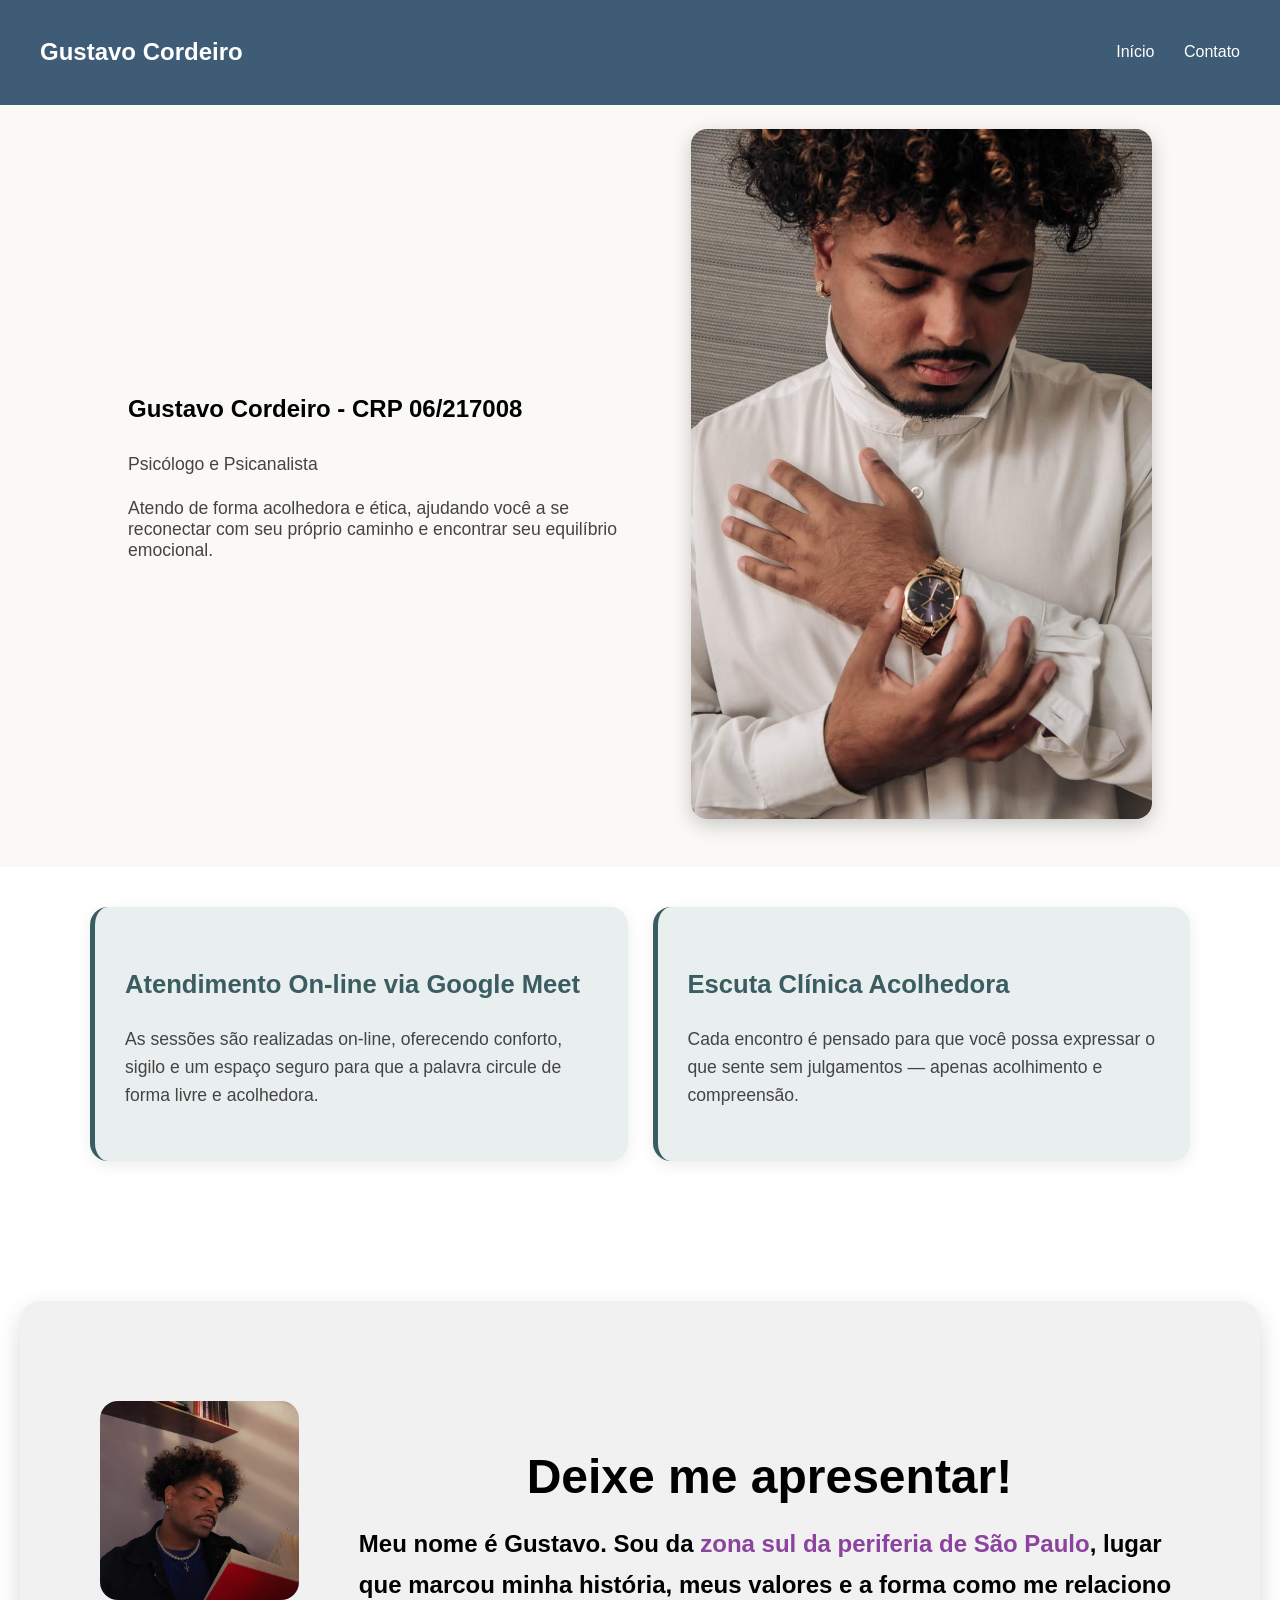
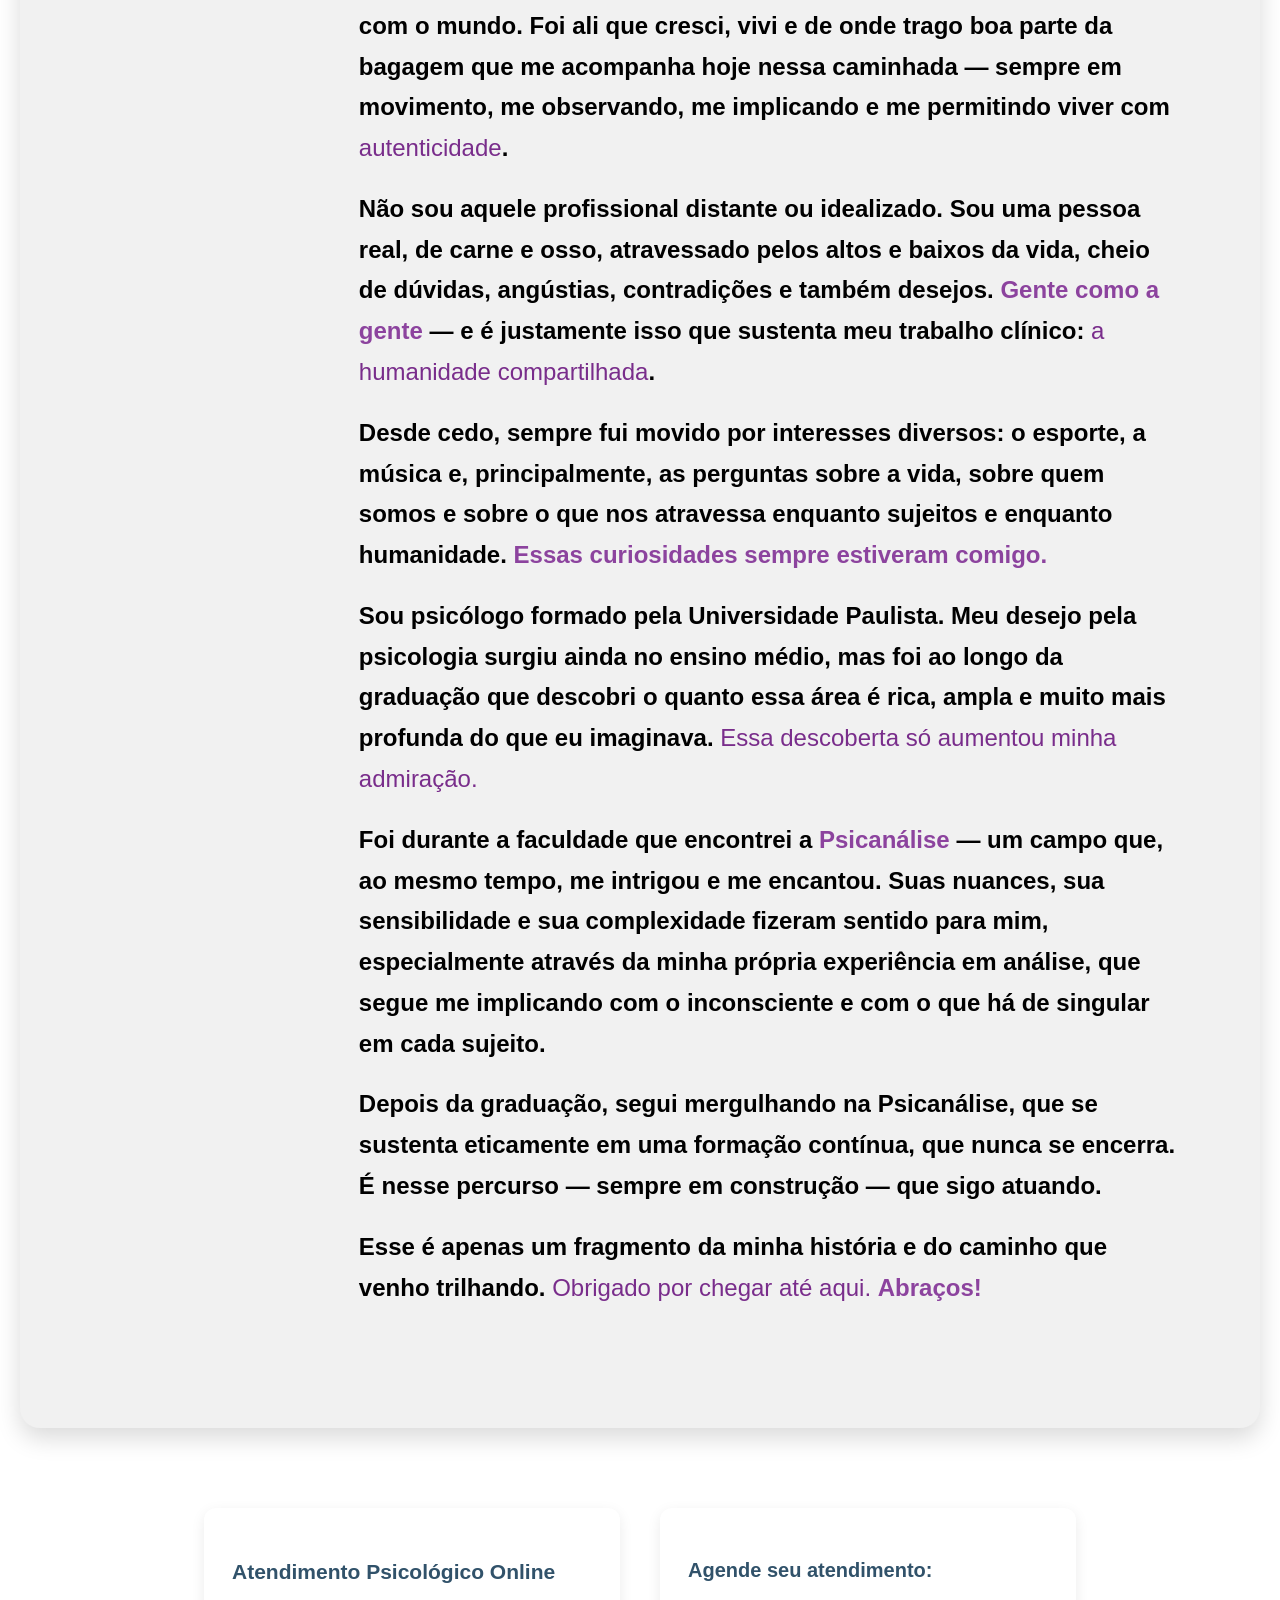
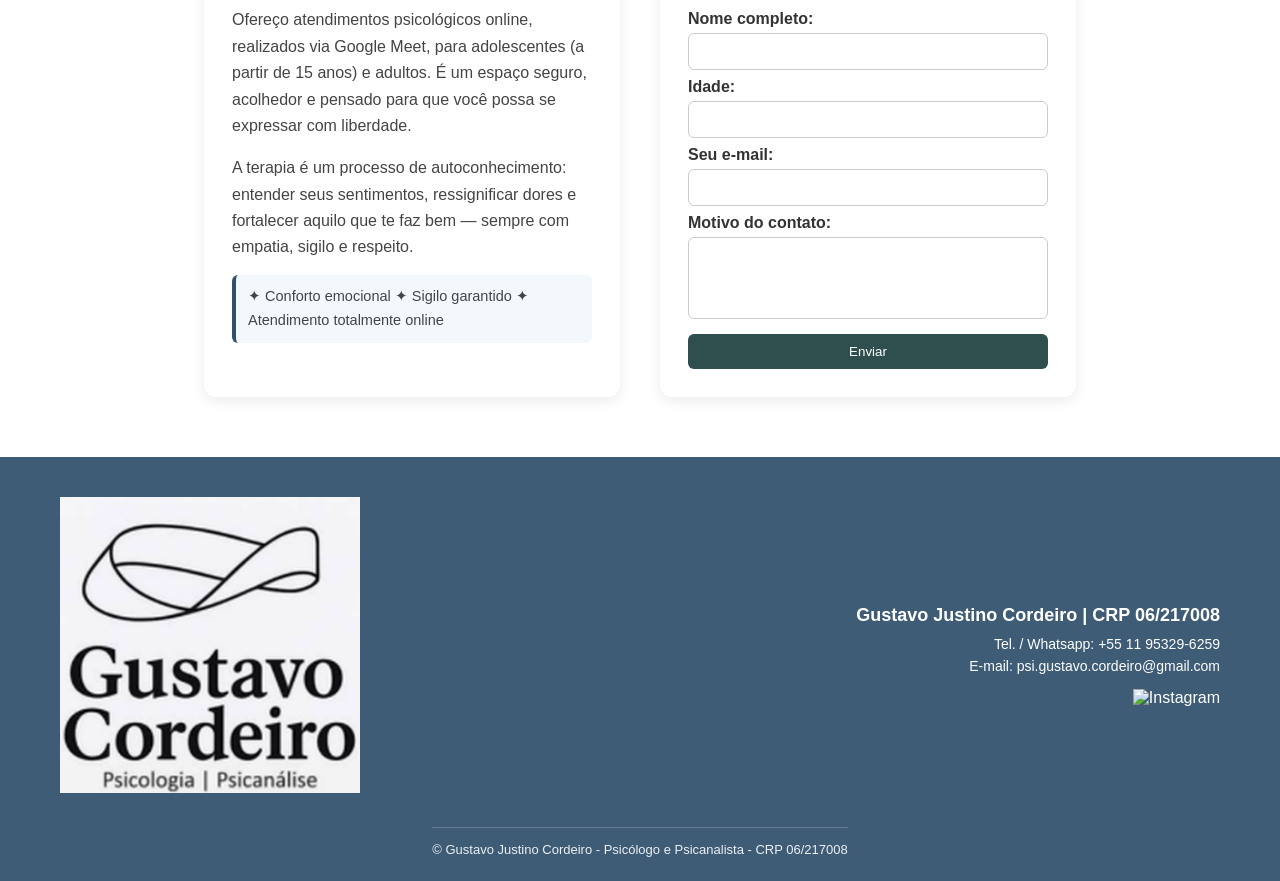
==== saibamais.html @ 62dc9ed5 "first commit" ====
<!DOCTYPE html>
<html lang="pt-BR">
<head>
  <meta charset="UTF-8" />
  <meta name="viewport" content="width=device-width, initial-scale=1.0" />
  <title>Gustavo Cordeiro</title>
  <link rel="stylesheet" href="css/saibamais.css" />
  <link rel="icon" href="imagens/Screenshot 2025-11-03 00.56.36.png" type="image/x-icon">
</head>

<body>
  <header class="header container">
    <h2><a href="index.html">Gustavo Cordeiro</a></h2>
    <nav>
      <a href="index.html">Início</a>
      <a href="https://api.whatsapp.com/send?phone=5511953296259">Contato</a>
    </nav>
  </header>
<section class="bloco1">
    
    <div class="texto-bloco">
        <h2 class="reveal-item delay-1">Gustavo Cordeiro - CRP 06/217008</h2>

        <p class="descricao reveal-item delay-2">
           Psicólogo e Psicanalista
        </p>  

        <p class="reveal-item delay-3">
          Atendo de forma acolhedora e ética, ajudando você a se reconectar com seu próprio
          caminho e encontrar seu equilíbrio emocional.
        </p>
        <script>
  function revelarHistoria() {
    const itens = document.querySelectorAll('.reveal-item');

    itens.forEach(item => {
      const pos = item.getBoundingClientRect().top;
      const windowHeight = window.innerHeight * 0.85;

      if (pos < windowHeight) {
        item.classList.add('active');
      }
    });
  }

  window.addEventListener('scroll', revelarHistoria);
  window.addEventListener('load', revelarHistoria);
</script>

    </div>

    <img src="imagens/guh1.jpeg" 
         alt="Imagem ilustrativa do bloco" 
         class="reveal-item delay-4">

</section>

<section id="psi">
  <div class="psi-duplo">

    <div class="card reveal" data-delay="0">
      <h2>Atendimento On-line via Google Meet</h2>
      <p>
        As sessões são realizadas on-line, oferecendo conforto, sigilo e 
        um espaço seguro para que a palavra circule de forma livre e acolhedora.
      </p>
    </div>

    <div class="card reveal" data-delay="200">
      <h2>Escuta Clínica Acolhedora</h2>
      <p>
        Cada encontro é pensado para que você possa expressar o que sente
        sem julgamentos — apenas acolhimento e compreensão.
      </p>
      <script>
  const observer = new IntersectionObserver((entries) => {
    entries.forEach(entry => {
      if (entry.isIntersecting) {
        const delay = entry.target.getAttribute("data-delay") || 0;
        setTimeout(() => {
          entry.target.classList.add("active");
        }, delay);
      }
    });
  }, { threshold: 0.2 });

  document.querySelectorAll(".reveal").forEach(el => observer.observe(el));
</script>

    </div>

  </div>
</section>
    </div>
  </div>
</section>
<main>
<section class="sobre-mim-box">
  <div class="sobre-mim-container">

      <div class="sobre-mim-img">
          <img src="imagens/livros.jpeg" alt="foto">
      </div>

      <div class="sobre-mim-texto">


<h3 class="reveal reveal-delay-1">Deixe me apresentar!</h3>

<h2 class="reveal reveal-delay-2">
  Meu nome é Gustavo. Sou da <span class="hl">zona sul da periferia de São Paulo</span>, lugar que marcou minha história,
  meus valores e a forma como me relaciono com o mundo. Foi ali que cresci, vivi e de onde trago boa parte
  da bagagem que me acompanha hoje nessa caminhada — sempre em movimento, me observando, me implicando e me
  permitindo viver com <span class="hl-soft">autenticidade</span>.
</h2>

<h2 class="reveal reveal-delay-3">
  Não sou aquele profissional distante ou idealizado. Sou uma pessoa real, de carne e osso, atravessado pelos altos 
  e baixos da vida, cheio de dúvidas, angústias, contradições e também desejos. 
  <span class="hl">Gente como a gente</span> — e é justamente isso que sustenta meu trabalho clínico:
  <span class="hl-soft">a humanidade compartilhada</span>.
</h2>

<h2 class="reveal reveal-delay-4">
  Desde cedo, sempre fui movido por interesses diversos: o esporte, a música e, principalmente, as perguntas sobre a 
  vida, sobre quem somos e sobre o que nos atravessa enquanto sujeitos e enquanto humanidade. 
  <span class="hl">Essas curiosidades sempre estiveram comigo.</span>
</h2>

<h2 class="reveal reveal-delay-5">
  Sou psicólogo formado pela Universidade Paulista. Meu desejo pela psicologia surgiu ainda no ensino médio, mas foi ao 
  longo da graduação que descobri o quanto essa área é rica, ampla e muito mais profunda do que eu imaginava. 
  <span class="hl-soft">Essa descoberta só aumentou minha admiração.</span>
</h2>

<h2 class="reveal reveal-delay-6">
  Foi durante a faculdade que encontrei a <span class="hl">Psicanálise</span> — um campo que, ao mesmo tempo, me intrigou 
  e me encantou. Suas nuances, sua sensibilidade e sua complexidade fizeram sentido para mim, especialmente através da 
  minha própria experiência em análise, que segue me implicando com o inconsciente e com o que há de singular em cada sujeito.
</h2>

<h2 class="reveal reveal-delay-7">
  Depois da graduação, segui mergulhando na Psicanálise, que se sustenta eticamente em uma formação contínua, que nunca se 
  encerra. É nesse percurso — sempre em construção — que sigo atuando.
</h2>

<h2 class="reveal reveal-delay-8">
  Esse é apenas um fragmento da minha história e do caminho que venho trilhando. 
  <span class="hl-soft">Obrigado por chegar até aqui.</span>  
  <span class="hl">Abraços!</span>
</h2>
<script>
function revelar() {
  const elementos = document.querySelectorAll('.reveal');

  elementos.forEach(el => {
    const posicao = el.getBoundingClientRect().top;
    const altura = window.innerHeight * 0.85;

    if (posicao < altura) {
      el.classList.add('active');
    }
  });
}

window.addEventListener('scroll', revelar);
window.addEventListener('load', revelar);
</script>


</section>

    <section class="info">
  <h2>Atendimento Psicológico Online</h2>

  <p>
    Ofereço atendimentos psicológicos online, realizados via Google Meet, para
    adolescentes (a partir de 15 anos) e adultos. É um espaço seguro,
    acolhedor e pensado para que você possa se expressar com liberdade.
  </p>

  <p>
    A terapia é um processo de autoconhecimento: entender seus sentimentos,
    ressignificar dores e fortalecer aquilo que te faz bem — sempre com
    empatia, sigilo e respeito.
  </p>

  <p class="info-destaque">
    ✦ Conforto emocional  
    ✦ Sigilo garantido  
    ✦ Atendimento totalmente online
  </p>
</section>


    
<section class="formulario">
  <h2>Agende seu atendimento:</h2>

  <form id="agendaForm" action="https://formsubmit.co/psi.gustavo.cordeiro@gmail.com" method="POST">

    <input type="hidden" name="_captcha" value="false">
    <input type="hidden" name="_template" value="box">

    <label for="nome">Nome completo:</label>
    <input type="text" id="nome" name="nome" required>

    <label for="idade">Idade:</label>
    <input type="number" id="idade" name="idade" required>

    <label for="email">Seu e-mail:</label>
    <input type="email" id="email" name="email" required>

    <label for="motivo">Motivo do contato:</label>
    <textarea id="motivo" name="motivo" rows="4" required></textarea>

    <button type="submit">Enviar</button>
  </form>

  <p id="msg-sucesso" style="display:none; color:green; margin-top:15px; font-weight:600;">
    ✔ Sua mensagem foi enviada com sucesso!
  </p>

  <p id="msg-erro" style="display:none; color:red; margin-top:15px; font-weight:600;">
    ✖ Ocorreu um erro ao enviar. Tente novamente.
  </p>
  <script>
const form = document.getElementById("agendaForm");
const msgSucesso = document.getElementById("msg-sucesso");
const msgErro = document.getElementById("msg-erro");

form.addEventListener("submit", async (e) => {
  e.preventDefault();

  msgSucesso.style.display = "none";
  msgErro.style.display = "none";

  const formData = new FormData(form);

  try {
    const response = await fetch(form.action, {
      method: "POST",
      body: formData,
    });

    if (response.ok) {
      msgSucesso.style.display = "block";
      form.reset();
    } else {
      msgErro.style.display = "block";
    }
  } catch (error) {
    msgErro.style.display = "block";
  }
});

  </script>
</section>
</main>
  <footer class="footer">
    <div class="footer-content">
      <div class="footer-left">
        <img src="imagens/logo2_super_nitida.png" alt="Logo Gustavo Cordeiro" />
      </div>

      <div class="footer-right">
        <h3>Gustavo Justino Cordeiro | CRP 06/217008</h3>
        <p>Tel. / Whatsapp: <a href="https://api.whatsapp.com/send?phone=5511953296259" target="_blank">+55 11 95329-6259</a></p>
        <p>E-mail: <a href="mailto:psi.gustavo.cordeiro@gmail.com">psi.gustavo.cordeiro@gmail.com</a></p>

        <div class="footer-icons">
          <a href="https://www.instagram.com/psi_gustavoo" target="_blank">
            <img src="https://i.pinimg.com/originals/2c/09/4d/2c094d32daf5a9079a09588004319274.gif" alt="Instagram" />
          </a>
        </div>
      </div>
    </div>

    <div class="footer-bottom">
      <p>© Gustavo Justino Cordeiro - Psicólogo e Psicanalista - CRP 06/217008</p>
    </div>
  </footer>
</body>
</html>
---- css/saibamais.css ----
html { scroll-behavior: smooth; }
body {
  margin: 0;
  padding: 0;
  font-family: 'Poppins', sans-serif;
  color: #333;
  background-color: #fff;
  animation: fadeIn 1.5s ease;
}

@keyframes fadeIn { from { opacity: 0; } to { opacity: 1; }}

/* animação da página */
.fade-body { animation: pageFade 1.3s ease-in-out; }
@keyframes pageFade { from { opacity: 0; } to { opacity: 1; }}

.fade-slide { opacity: 0; animation: fadeSlide 1.4s ease forwards; } 
@keyframes fadeSlide { from { opacity: 0; transform: translateY(30px); } to { opacity: 1; transform: translateY(0); }}


a {
  text-decoration: none;
  color: inherit;
}

/* ===== HEADER ===== */
.header {
  background-color: #3E5C76;
  padding: 12px 40px;
  display: flex;
  align-items: center;
  justify-content: space-between;
  position: sticky;
  top: 0;
  z-index: 10;
  backdrop-filter: blur(6px);
}

.header a {
  color: #fff;
  font-weight: 600;
  transition: color 0.3s;
}

.header img {
  width: 400px;
  height: auto;
}


.header nav a {
  margin-left: 25px;
  color: #fff;
  font-weight: 500;
  transition: color 0.3s;
}

.header h2 a:hover,
.header nav a:hover {
  color: #adabab;
;
}

/* ===== BLOCO  ===== */
.bloco1 {
  display: flex;
  align-items: center;
  justify-content: space-between;
  padding: 1.5rem 10% 3rem; 
  background-color: #faf9f6;
  gap: 3rem;
  flex-wrap: wrap;
}

.bloco1 img {
  width: 45%;
  border-radius: 16px;
  object-fit: cover;
  box-shadow: 0 6px 20px rgba(0, 0, 0, 0.2);
}

.texto-bloco {
  flex: 1;
  min-width: 300px;
}
.texto-bloco h2:hover,
.texto-bloco p:hover {
  color: #2a6f97; 
  transition: color 0.3s ease, transform 0.3s ease;
  transform: translateX(5px); 
  cursor: pointer;
}

.texto-bloco .descricao:hover {
  color: #355f4f; 
  transform: translateX(8px);
}

.bloco1 p {
  font-size: 1.1rem;
  color: #444;
}

.descricao {
  margin-top: 1rem;
  font-size: 1rem;
  line-height: 1.7;
}
.reveal-item {
  opacity: 0;
  transform: translateY(45px) scale(0.98);
  filter: blur(6px);
  transition: 
    opacity 1.1s ease,
    transform 1.1s ease,
    filter 1.1s ease;
}
.reveal-item.active {
  opacity: 1;
  transform: translateY(0) scale(1);
  filter: blur(0);
}
.delay-1 { transition-delay: .1s; }
.delay-2 { transition-delay: .25s; }
.delay-3 { transition-delay: .45s; }
.delay-4 { transition-delay: .65s; }


/* ===== SOBRE ===== */
.sobre-mim-box {
  background-color: #f1f1f1;
  padding: 60px 0;
  display: flex;
  justify-content: center;
  border-radius: 20px;
  margin: 40px auto;
  width: 100%;
  max-width: 1400px;
  box-shadow: 0 10px 25px rgba(0,0,0,0.15);
}

.sobre-mim-container {
  display: flex;
  align-items: flex-start;
  gap: 60px;
  padding: 40px 80px;
  box-sizing: border-box;
}

.sobre-mim-img img {
  width: 100%;
  max-width: 999px;
  border-radius: 18px;
}

.reveal {
  opacity: 0;
  transform: translateY(30px) scale(0.97);
  filter: blur(3px);
  transition: 1s ease;
}

.reveal.active {
  opacity: 1;
  transform: translateY(0) scale(1);
  filter: blur(0);
}

.h3 {
  color: #8c439e; 
  font-weight: 600;
}

.sobre-mim-texto h3 {
  font-size: 42px;     
  text-align: center;   
  width: 100%;        
  margin-bottom: 20px;
  color: #000000;
  font-weight: 700;
}

.sobre-mim-texto h3 {
  font-size: 48px;
}


.hl {
  color: #8c439e; 
  font-weight: 600;
}

.hl-soft {
  color: #792d8b; 
  font-weight: 500;
}

h2 {
  line-height: 1.7;
  color: #000000;
}

.reveal {
  opacity: 0;
  transform: translateY(20px);
  transition: .8s ease;
}

.reveal.show {
  opacity: 1;
  transform: translateY(0);
}


.reveal-delay-1 { transition-delay: 0.1s; }
.reveal-delay-2 { transition-delay: 0.25s; }
.reveal-delay-3 { transition-delay: 0.40s; }
.reveal-delay-4 { transition-delay: 0.55s; }
.reveal-delay-5 { transition-delay: 0.70s; }
.reveal-delay-6 { transition-delay: 0.85s; }
.reveal-delay-7 { transition-delay: 1.00s; }
.reveal-delay-8 { transition-delay: 1.15s; }

/* CONTAINER DOS DOIS CARDS */
.sobre-duplo {
  display: flex;
  justify-content: center;
  gap: 25px;
  padding: 40px 20px;
  max-width: 1100px;
  margin: auto;
  background: #000000;
}

.psi-duplo {
  display: flex;
  justify-content: center;
  gap: 25px;
  padding: 40px 20px;
  max-width: 1100px;
  margin: auto;
  flex-wrap: wrap;
}

.card {
  flex: 1;
  background: #e9eeef;
  padding: 35px 30px;
  border-radius: 18px;
  transition: transform .45s ease, box-shadow .45s ease;
  box-shadow: 0 4px 15px rgba(0,0,0,0.08);
  border-left: 5px solid #3a5d61;
  min-width: 260px;
}

.card h2 {
  font-size: 1.6rem;
  color: #3a5d61;
  margin-bottom: 12px;
}

.card p {
  font-size: 1.1rem;
  line-height: 1.75rem;
  color: #444;
}

.card:hover {
  transform: translateY(-8px) scale(1.02);
  box-shadow: 0 14px 30px rgba(0,0,0,0.15);
}

.reveal {
  opacity: 0;
  transform: translateY(50px) scale(0.98);
  transition: opacity 0.9s ease, transform 1s ease;
}

.reveal.active {
  opacity: 1;
  transform: translateY(0) scale(1);
}

/* conteúdo principal */
main {
  display: flex;
  justify-content: center;
  gap: 40px;
  padding: 60px 20px;
  flex-wrap: wrap;
}


/* blocos */
section.info, 
section.formulario {
  background: #fff;
  border-radius: 12px;
  padding: 28px;
  box-shadow: 0 4px 14px rgba(0, 0, 0, 0.08);
  width: 360px;
  transition: transform .25s ease, box-shadow .25s ease;
}

section.info:hover {
  transform: translateY(-4px);
  box-shadow: 0 8px 20px rgba(0, 0, 0, 0.12);
}

.info h2 {
  color: #31526a;
  margin-bottom: 18px;
  font-size: 21px;
  font-weight: 600;
}

.info p {
  color: #444;
  line-height: 1.65;
  margin-bottom: 14px;
}

.info .info-destaque {
  background: #f2f8fc;
  border-left: 4px solid #31526a;
  padding: 10px 12px;
  border-radius: 6px;
  font-size: 14.5px;
}

/* formulário */
.formulario h2 {
  color: #31526a;
  margin-bottom: 15px;
  font-size: 20px;
}

form {
  display: flex;
  flex-direction: column;
}

label {
  font-weight: bold;
  margin: 8px 0 5px;
  color: #333;
}

input, textarea {
  padding: 10px;
  border-radius: 6px;
  border: 1px solid #ccc;
  outline: none;
}

textarea {
  resize: none;
}

button {
  margin-top: 15px;
  padding: 10px;
  background-color: #2f4f4f;
  color: white;
  border: none;
  border-radius: 6px;
  cursor: pointer;
}

button:hover {
  background-color: #3d5a6c;
}
  #atendimento {
    flex-direction: column;
  }

/* ===== FOOTER ===== */
footer {
  background-color: #3e5c76;
  color: #fff;
  padding: 40px 60px 20px;
  display: flex;
  flex-direction: column;
  align-items: center;
  flex-shrink: 0;
  margin-top: 0;
}

.footer-content {
  width: 100%;
  display: flex;
  justify-content: space-between;
  align-items: center;
  flex-wrap: wrap;
  margin-bottom: 30px;
}

.footer-left img {
  width: 300px;
  height: auto;
}

.footer-right {
  text-align: right;
}

.footer-right h3 {
  font-size: 18px;
  font-weight: 600;
  margin-bottom: 10px;
}

.footer-right p {
  font-size: 14px;
  margin: 6px 0;
}

.footer-right a {
  color: #fff;
  text-decoration: none;
}

.footer-right a:hover {
  text-decoration: underline;
  color: #b7bfd8;
}

.footer-icons {
  margin-top: 15px;
}

.footer-icons a img {
  width: 50px;
  height: 50px;
  margin-left: 10px;
  transition: opacity 0.3s;
}

.footer-icons a img:hover {
  opacity: 0.7;
}

.footer-bottom {
  text-align: center;
  border-top: 1px solid rgba(255, 255, 255, 0.2);
  padding-top: 10px;
}

.footer-bottom p {
  margin: 4px 0;
  font-size: 13px;
  opacity: 0.9;
}

/* ===== RESPONSIVIDADE GERAL PARA MOBILE ===== */
@media (max-width: 780px) {

  .header {
    padding: 12px 20px;
    flex-direction: column;
    text-align: center;
    gap: 10px;
  }

  .header img {
    width: 240px;
  }

  .header nav a {
    margin: 8px;
  }

  .bloco1 {
    flex-direction: column;
    text-align: center;
    padding: 1.5rem 20px;
  }

  .bloco1 img {
    width: 100%;
  }

  .texto-bloco {
    text-align: left;
  }

  .sobre-mim-container {
    flex-direction: column;
    padding: 20px;
  }

  .sobre-mim-img img {
    max-width: 100%;
  }

  .psi-duplo, .sobre-duplo {
    flex-direction: column;
    padding: 20px;
    gap: 20px;
  }

  .card {
    width: 100%;
  }

  main {
    flex-direction: column;
    padding: 20px;
  }

  section.info,
  section.formulario {
    width: 100% !important;
  }

  footer {
    padding: 30px 20px;
    text-align: center;
  }

  .footer-content {
    flex-direction: column;
    gap: 20px;
  }

  .footer-right {
    text-align: center;
  }
}

@media (max-width: 780px) {

  .layout {
    flex-direction: column-reverse;
  }

  .texto {
    padding: 1.7rem 1rem;
  }

  .caixa-texto {
    padding: 1.8rem;
  }

  .imagem {
    width: 100%;
    height: 45vh;
  }

  .imagem img {
    width: 100%;
    height: 100%;
  }

  .cards-profissionais {
    gap: 25px;
  }

  .card-prof {
    width: 100%;
  }

  .faq-box {
    padding: 30px 20px;
  }

  .header {
    flex-direction: column;
    text-align: center;
    padding: 15px 20px;
    gap: 10px;
  }

  .header img {
    width: 240px;
  }

  .footer-content {
    flex-direction: column;
    text-align: center;
    gap: 20px;
  }

  .footer-right {
    text-align: center;
  }
}
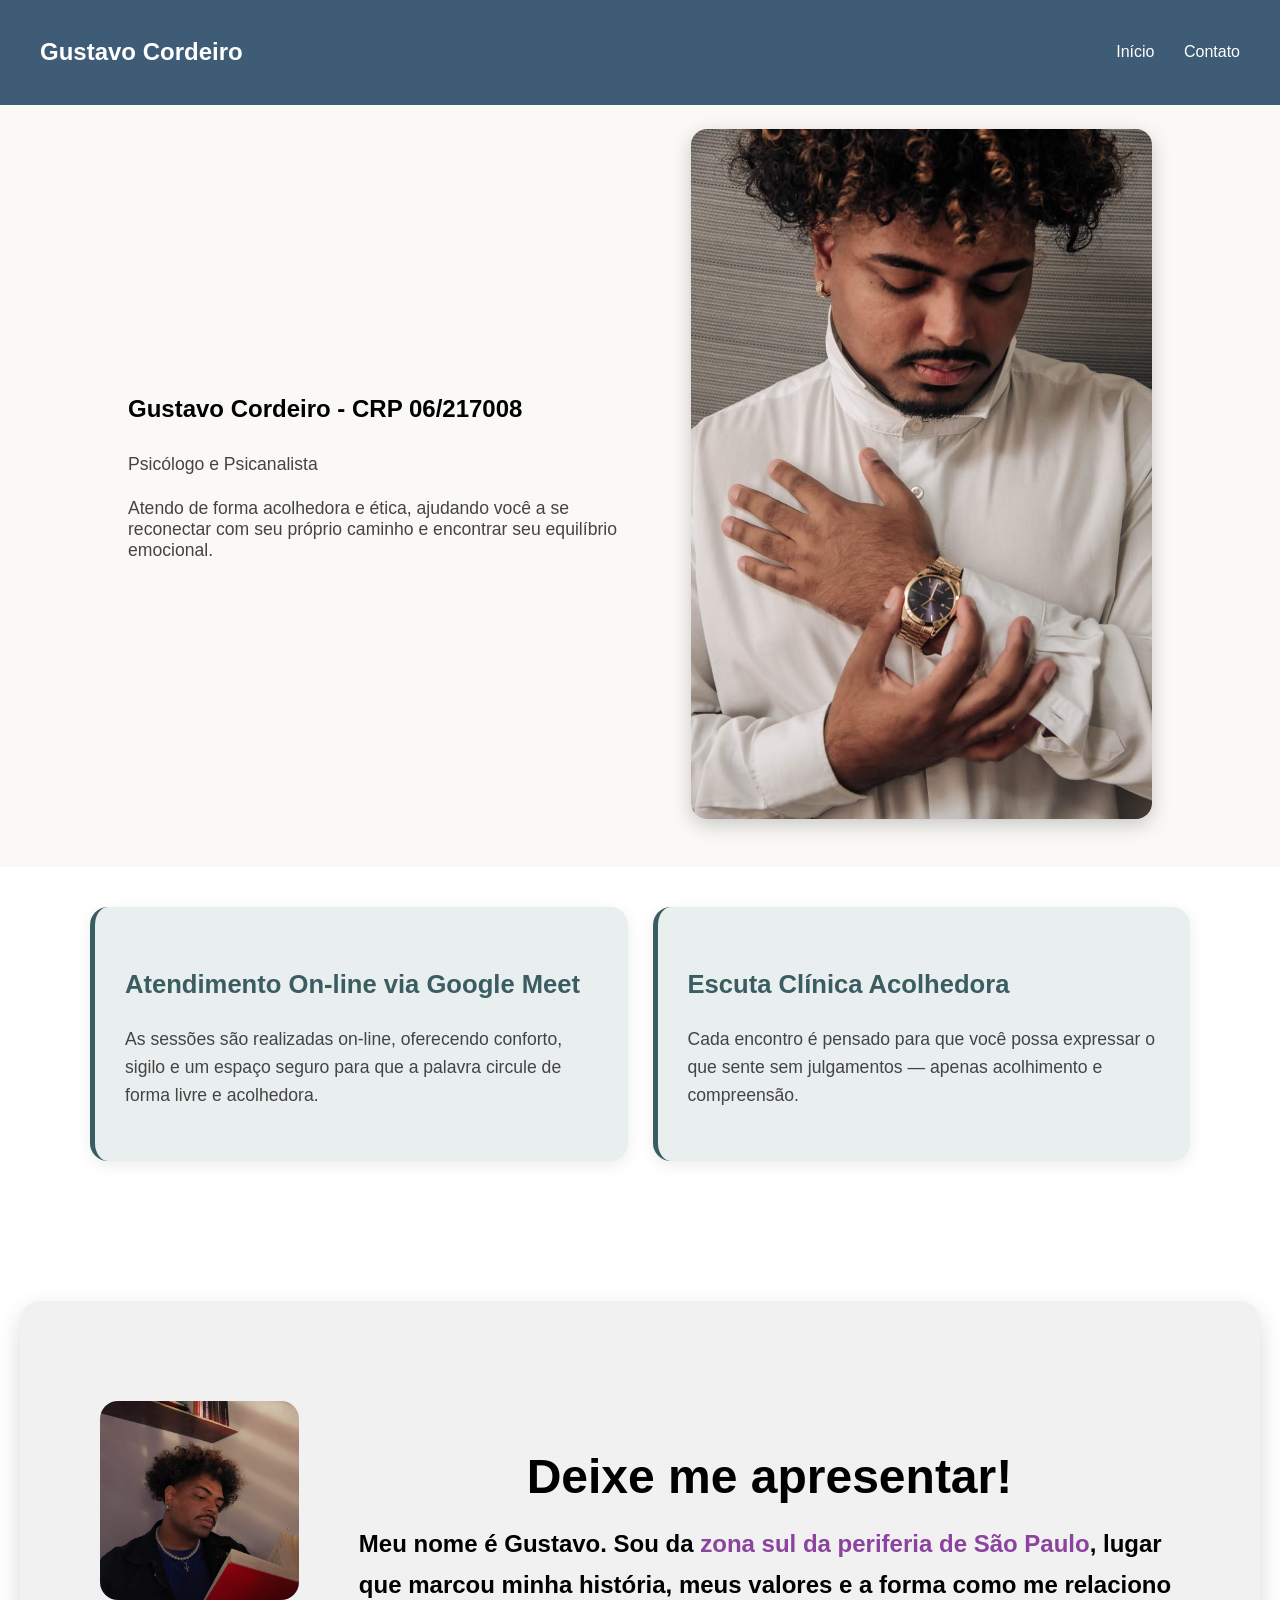
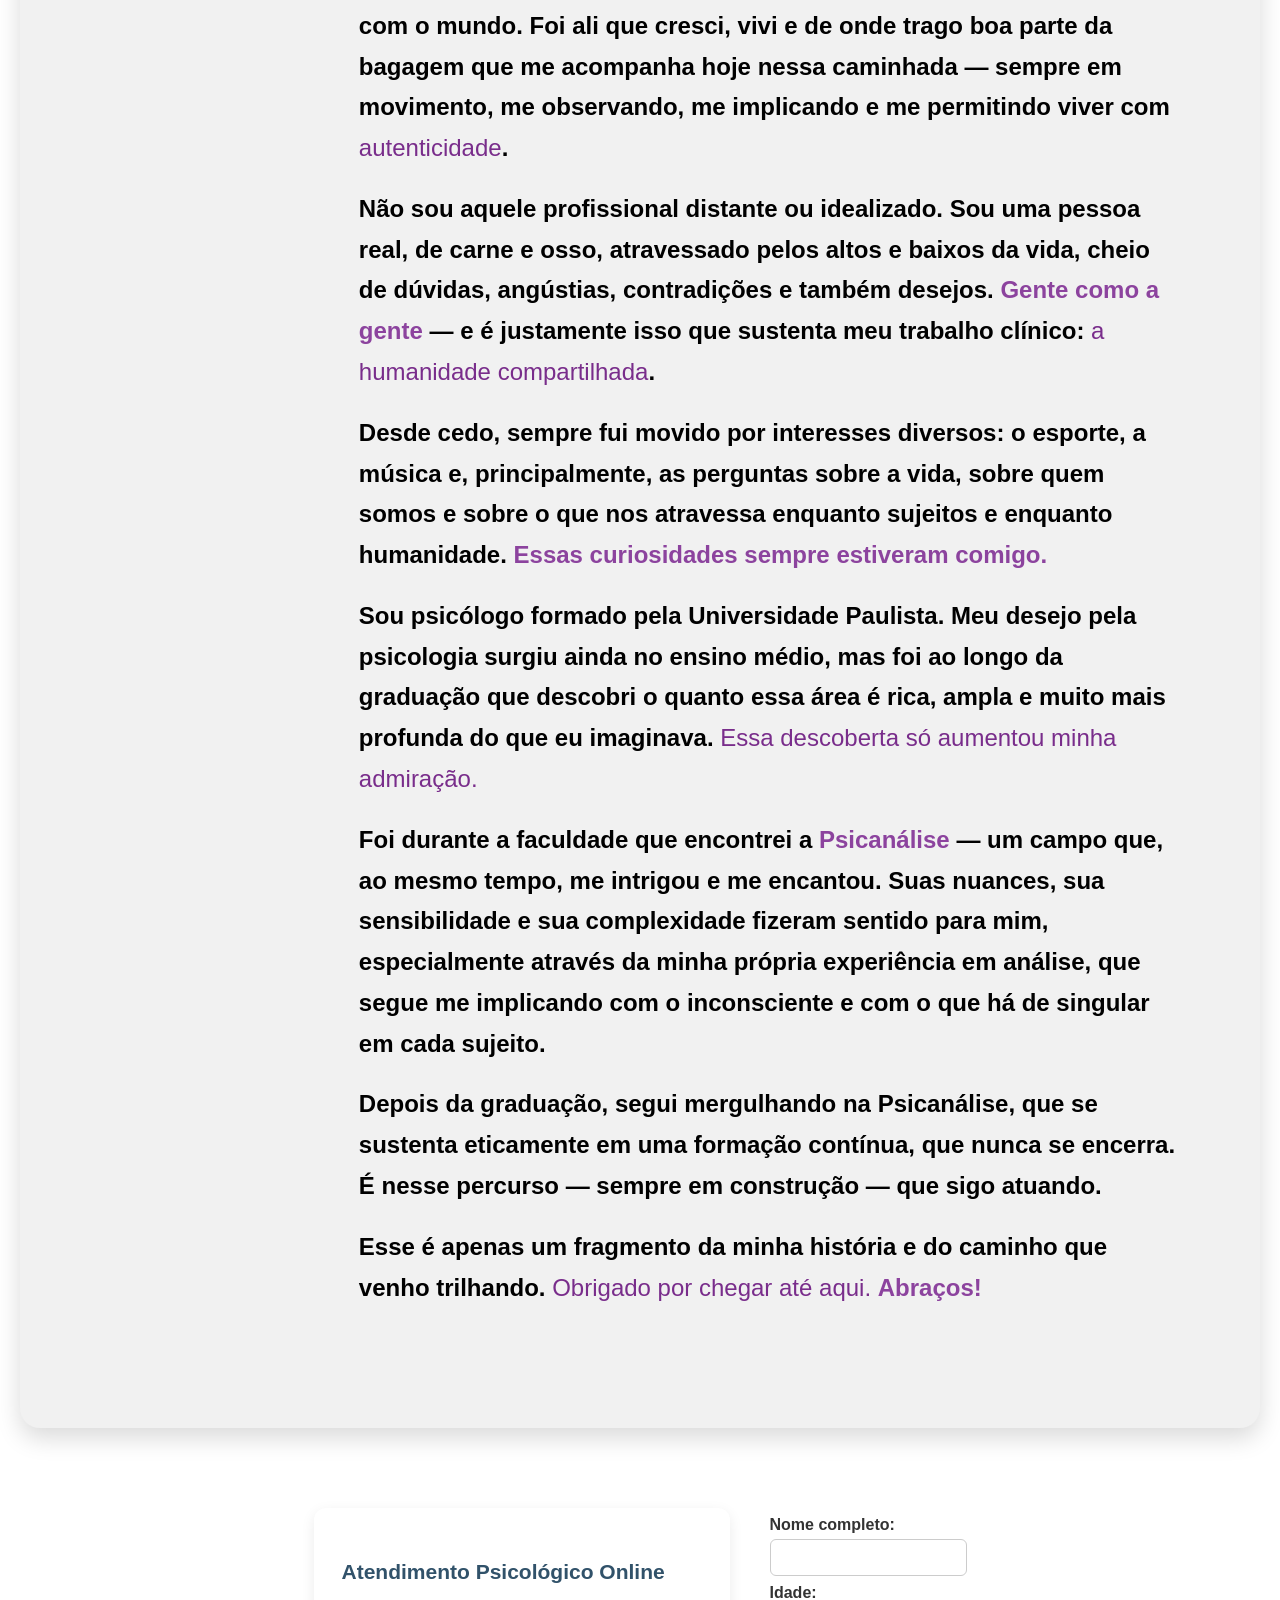
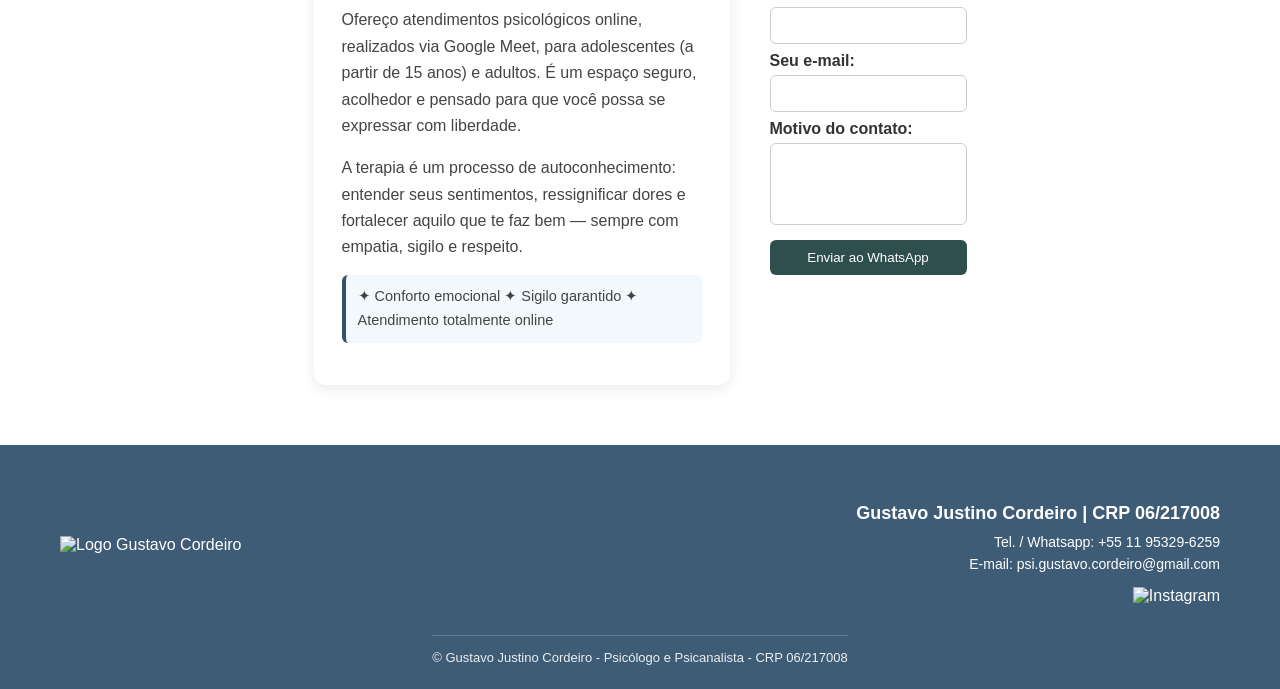
==== commit 185dafa8: "Change form submission to WhatsApp Updated the form to send messages via WhatsApp instead of email. " ====
--- a/saibamais.html
+++ b/saibamais.html
@@ -192,75 +192,54 @@
   </p>
 </section>
 
-
+<form id="agendaForm">
+    <label for="nome">Nome completo:</label>
+    <input type="text" id="nome" required>
+  
+    <label for="idade">Idade:</label>
+    <input type="number" id="idade" required>
+  
+    <label for="email">Seu e-mail:</label>
+    <input type="email" id="email" required>
+  
+    <label for="motivo">Motivo do contato:</label>
+    <textarea id="motivo" rows="4" required></textarea>
+  
+    <button type="submit">Enviar ao WhatsApp</button>
+  </form>
+  
+  <script>
+  document.getElementById("agendaForm").addEventListener("submit", function(e) {
+    e.preventDefault();
+  
+    const nome = document.getElementById("nome").value;
+    const idade = document.getElementById("idade").value;
+    const email = document.getElementById("email").value;
+    const motivo = document.getElementById("motivo").value;
+  
+    const mensagem = `Olá, me chamo ${nome}.
+  Idade: ${idade}
+  Email: ${email}
+  
+  Motivo do contato:
+  ${motivo}`;
+  
+    const mensagemFormatada = encodeURIComponent(mensagem);
+  
+    const numero = "5511953296259";
+  
+    const url = `https://api.whatsapp.com/send?phone=${numero}&text=${mensagemFormatada}`;
+  
+    window.open(url, "_blank");
+  });
+  </script>
     
-<section class="formulario">
-  <h2>Agende seu atendimento:</h2>
-
-  <form id="agendaForm" action="https://formsubmit.co/psi.gustavo.cordeiro@gmail.com" method="POST">
-
-    <input type="hidden" name="_captcha" value="false">
-    <input type="hidden" name="_template" value="box">
-
-    <label for="nome">Nome completo:</label>
-    <input type="text" id="nome" name="nome" required>
-
-    <label for="idade">Idade:</label>
-    <input type="number" id="idade" name="idade" required>
-
-    <label for="email">Seu e-mail:</label>
-    <input type="email" id="email" name="email" required>
-
-    <label for="motivo">Motivo do contato:</label>
-    <textarea id="motivo" name="motivo" rows="4" required></textarea>
-
-    <button type="submit">Enviar</button>
-  </form>
-
-  <p id="msg-sucesso" style="display:none; color:green; margin-top:15px; font-weight:600;">
-    ✔ Sua mensagem foi enviada com sucesso!
-  </p>
-
-  <p id="msg-erro" style="display:none; color:red; margin-top:15px; font-weight:600;">
-    ✖ Ocorreu um erro ao enviar. Tente novamente.
-  </p>
-  <script>
-const form = document.getElementById("agendaForm");
-const msgSucesso = document.getElementById("msg-sucesso");
-const msgErro = document.getElementById("msg-erro");
-
-form.addEventListener("submit", async (e) => {
-  e.preventDefault();
-
-  msgSucesso.style.display = "none";
-  msgErro.style.display = "none";
-
-  const formData = new FormData(form);
-
-  try {
-    const response = await fetch(form.action, {
-      method: "POST",
-      body: formData,
-    });
-
-    if (response.ok) {
-      msgSucesso.style.display = "block";
-      form.reset();
-    } else {
-      msgErro.style.display = "block";
-    }
-  } catch (error) {
-    msgErro.style.display = "block";
-  }
-});
-
-  </script>
-</section>
+
 </main>
   <footer class="footer">
     <div class="footer-content">
       <div class="footer-left">
-        <img src="imagens/logo2_super_nitida.png" alt="Logo Gustavo Cordeiro" />
+        <img src="imagens/ChatGPT Image 20 de abr. de 2026, 17_48_37.png" alt="Logo Gustavo Cordeiro" />
       </div>
 
       <div class="footer-right">
@@ -281,4 +260,4 @@
     </div>
   </footer>
 </body>
-</html>+</html>
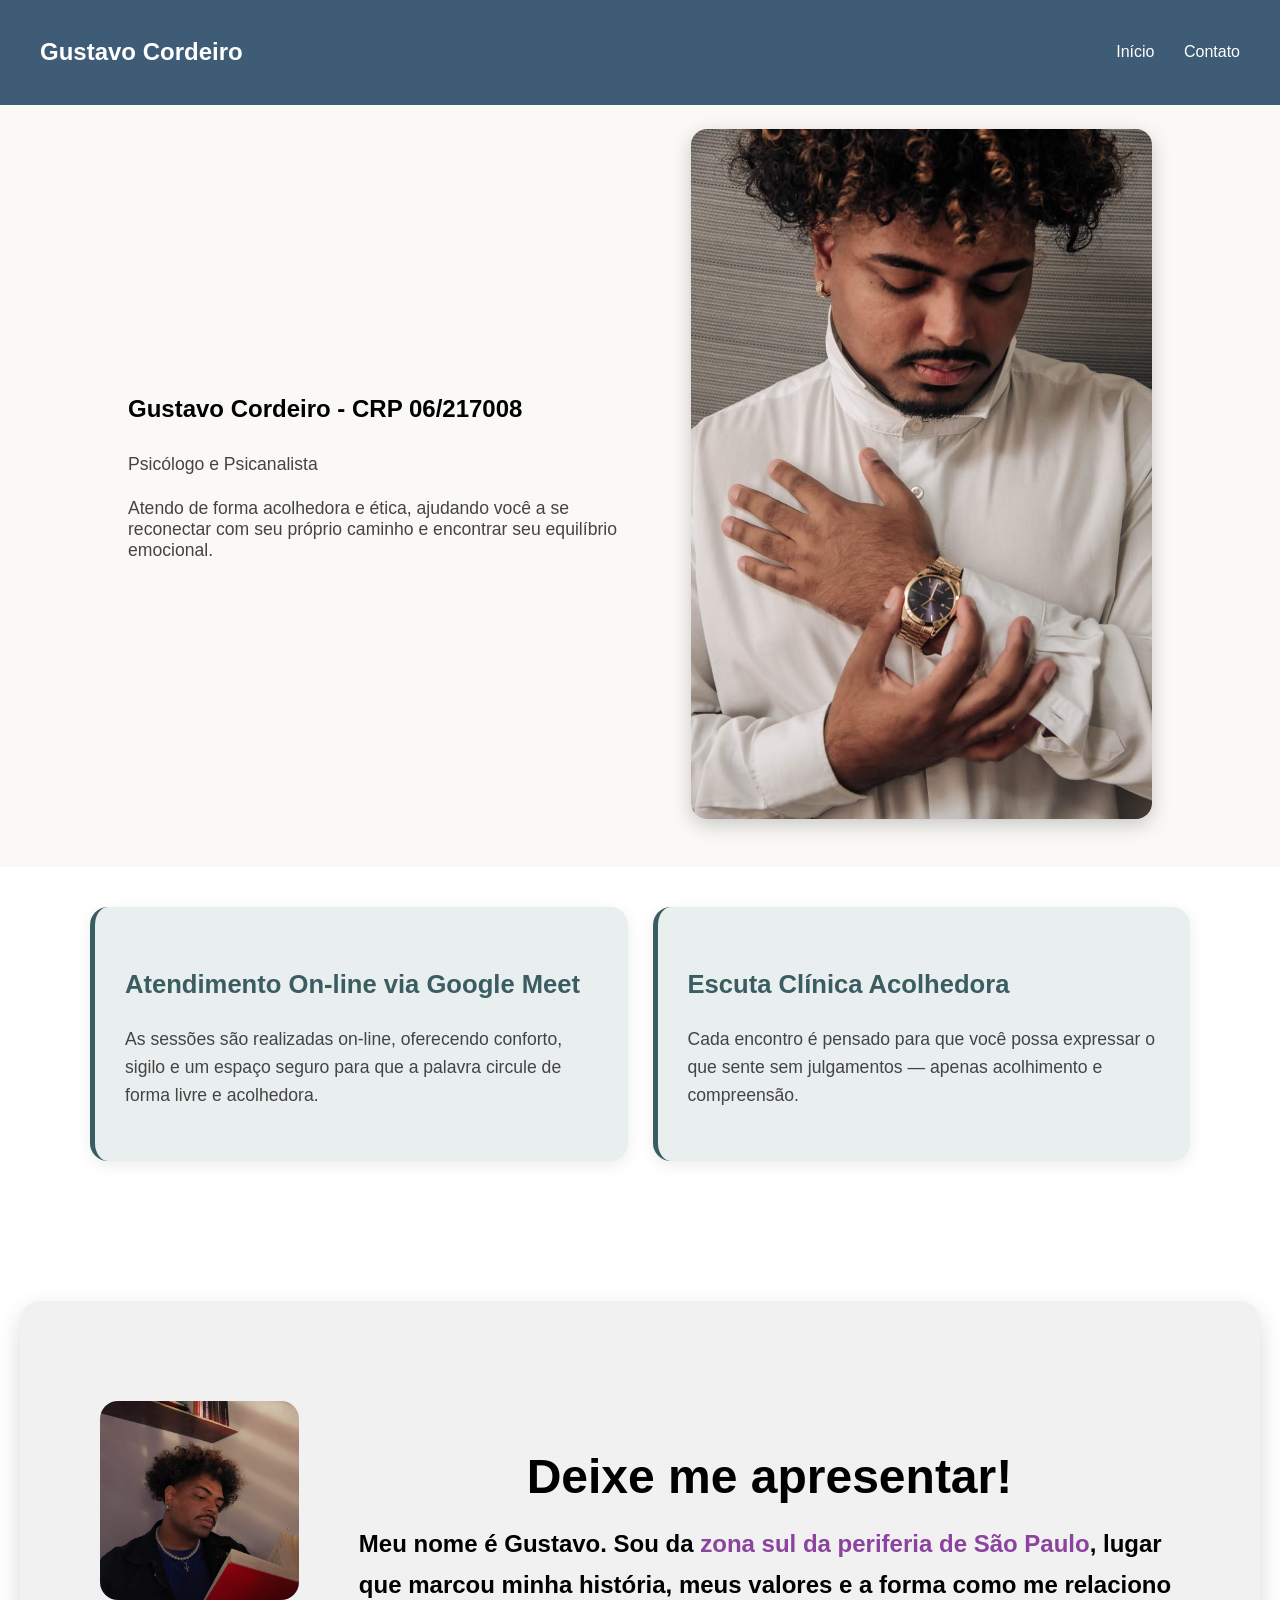
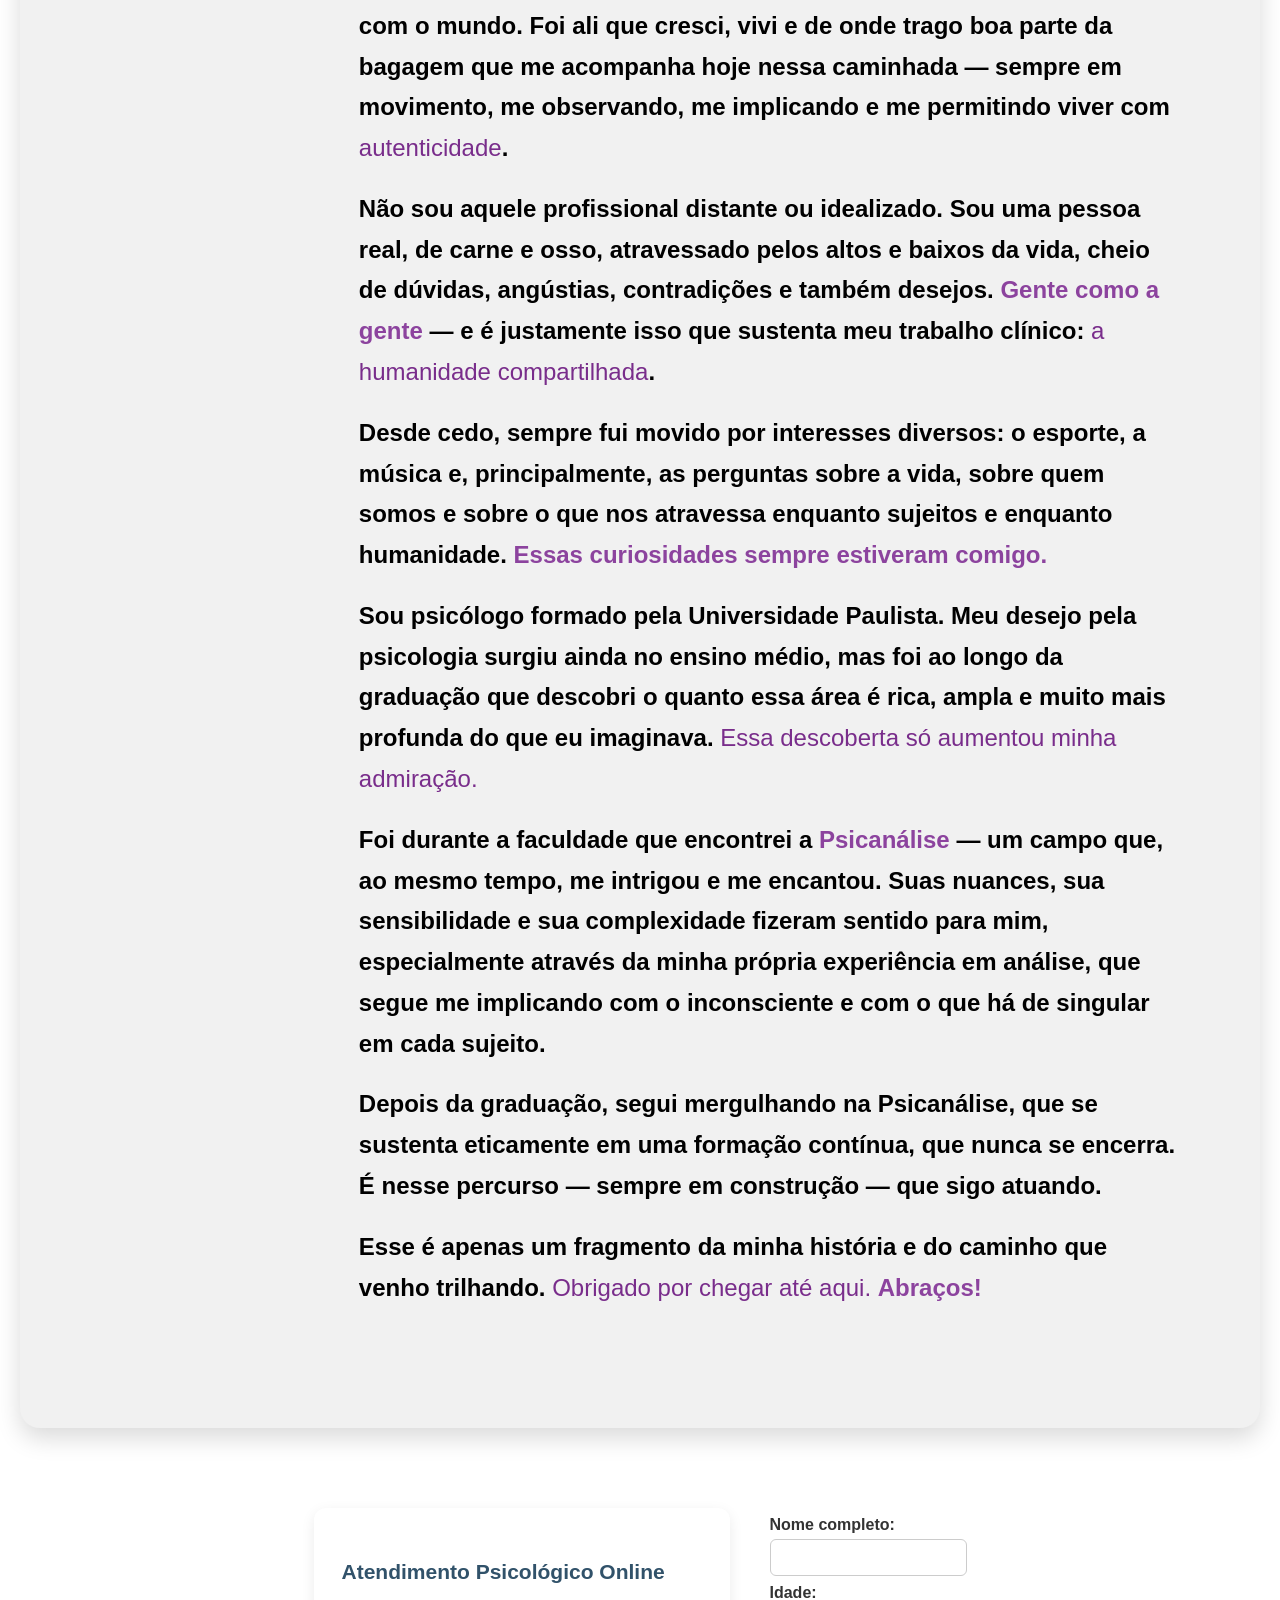
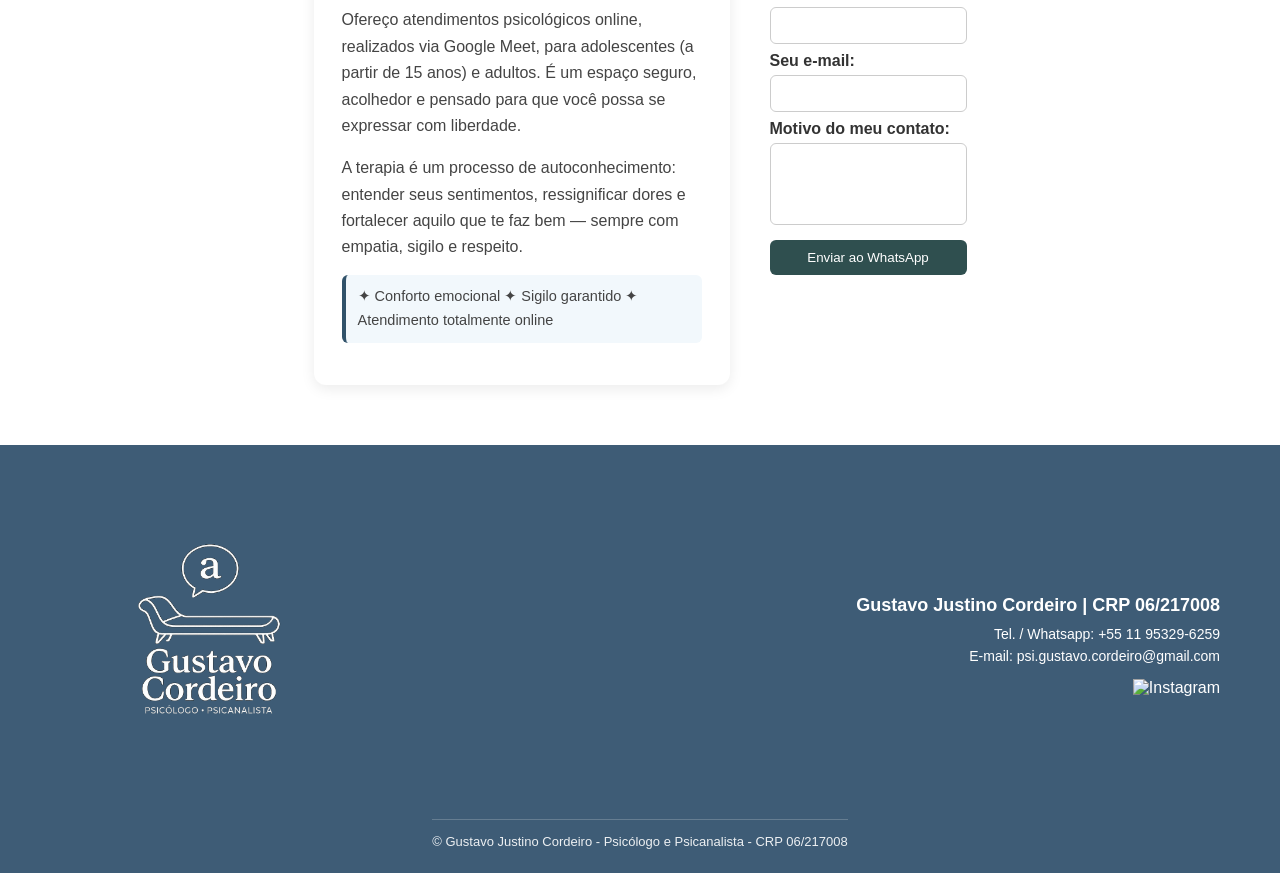
==== commit 98b98edf: "Update contact reason label and message format" ====
--- a/saibamais.html
+++ b/saibamais.html
@@ -202,7 +202,7 @@
     <label for="email">Seu e-mail:</label>
     <input type="email" id="email" required>
   
-    <label for="motivo">Motivo do contato:</label>
+    <label for="motivo">Motivo do meu contato:</label>
     <textarea id="motivo" rows="4" required></textarea>
   
     <button type="submit">Enviar ao WhatsApp</button>
@@ -217,10 +217,9 @@
     const email = document.getElementById("email").value;
     const motivo = document.getElementById("motivo").value;
   
-    const mensagem = `Olá, me chamo ${nome}.
-  Idade: ${idade}
-  Email: ${email}
-  
+    const mensagem = `Olá Gustavo, me chamo ${nome}.
+  Minha Idade: ${idade}
+  Meu Email: ${email}
   Motivo do contato:
   ${motivo}`;
   
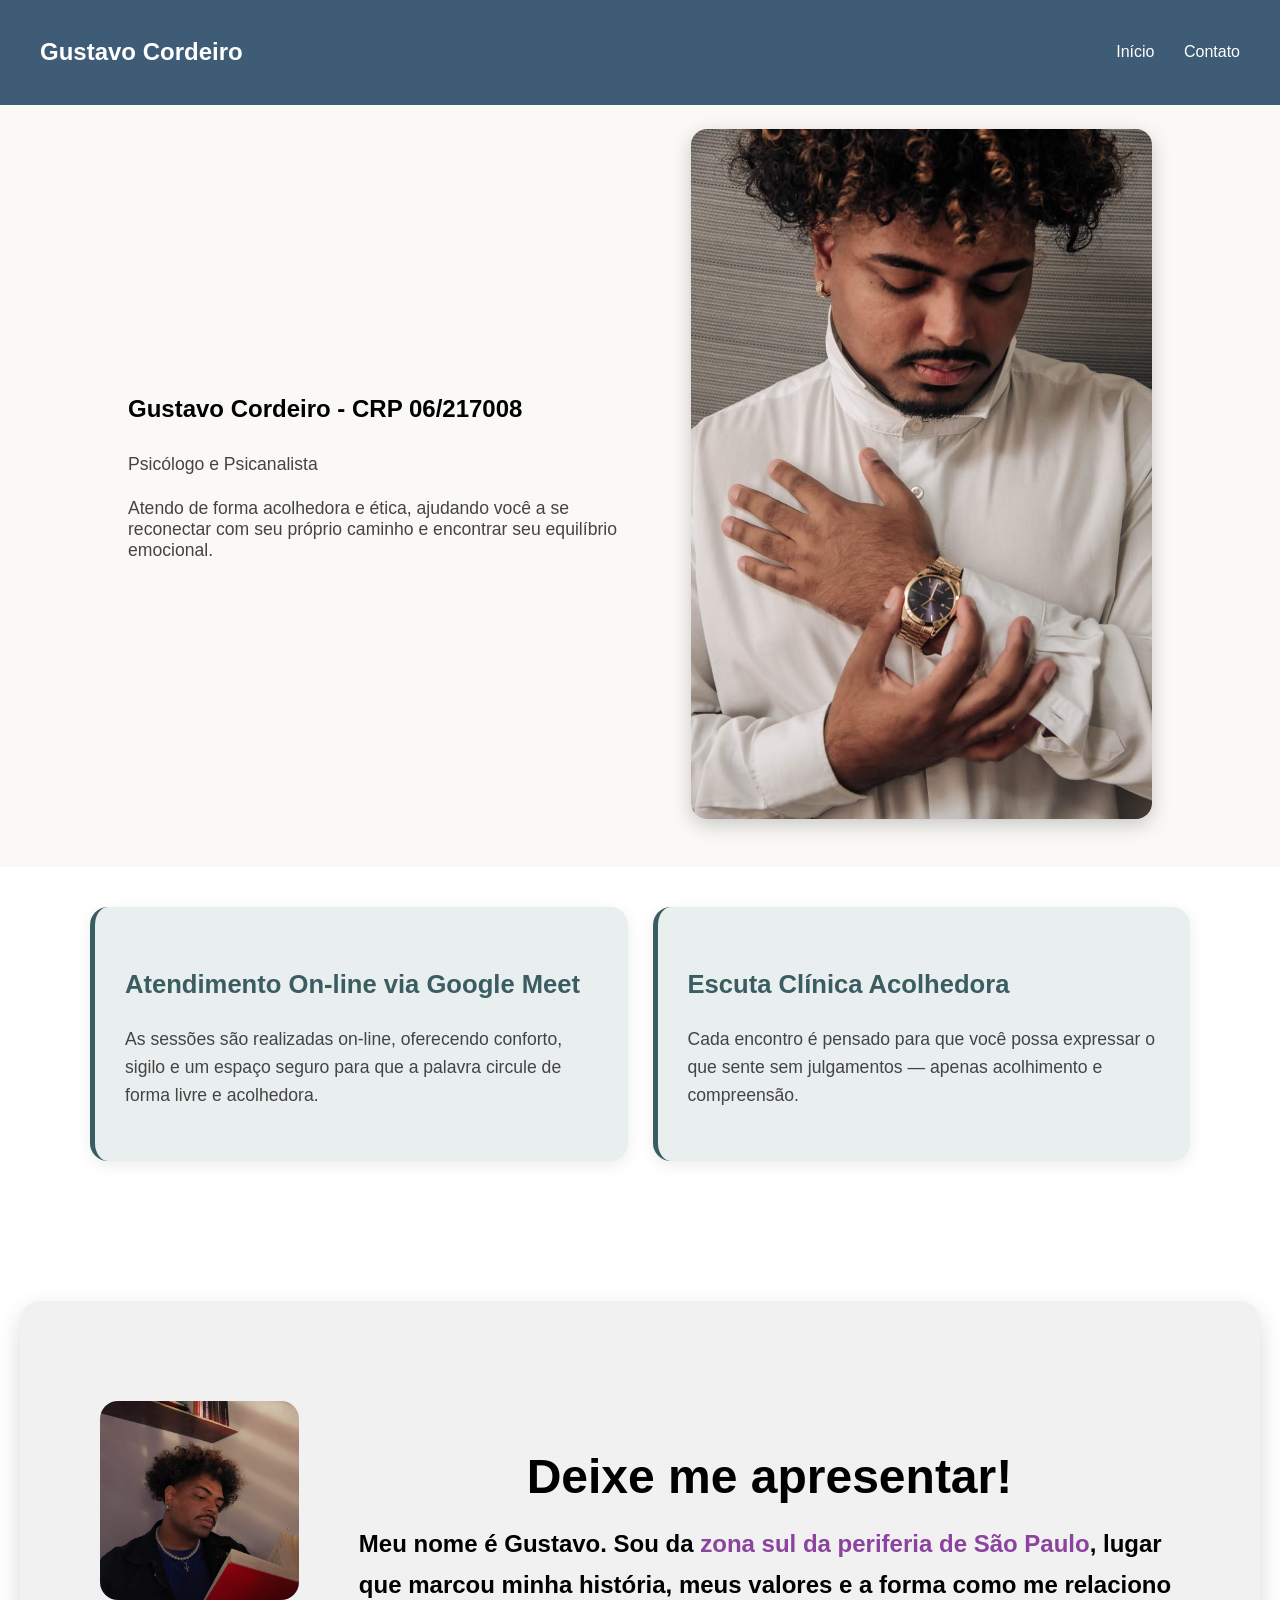
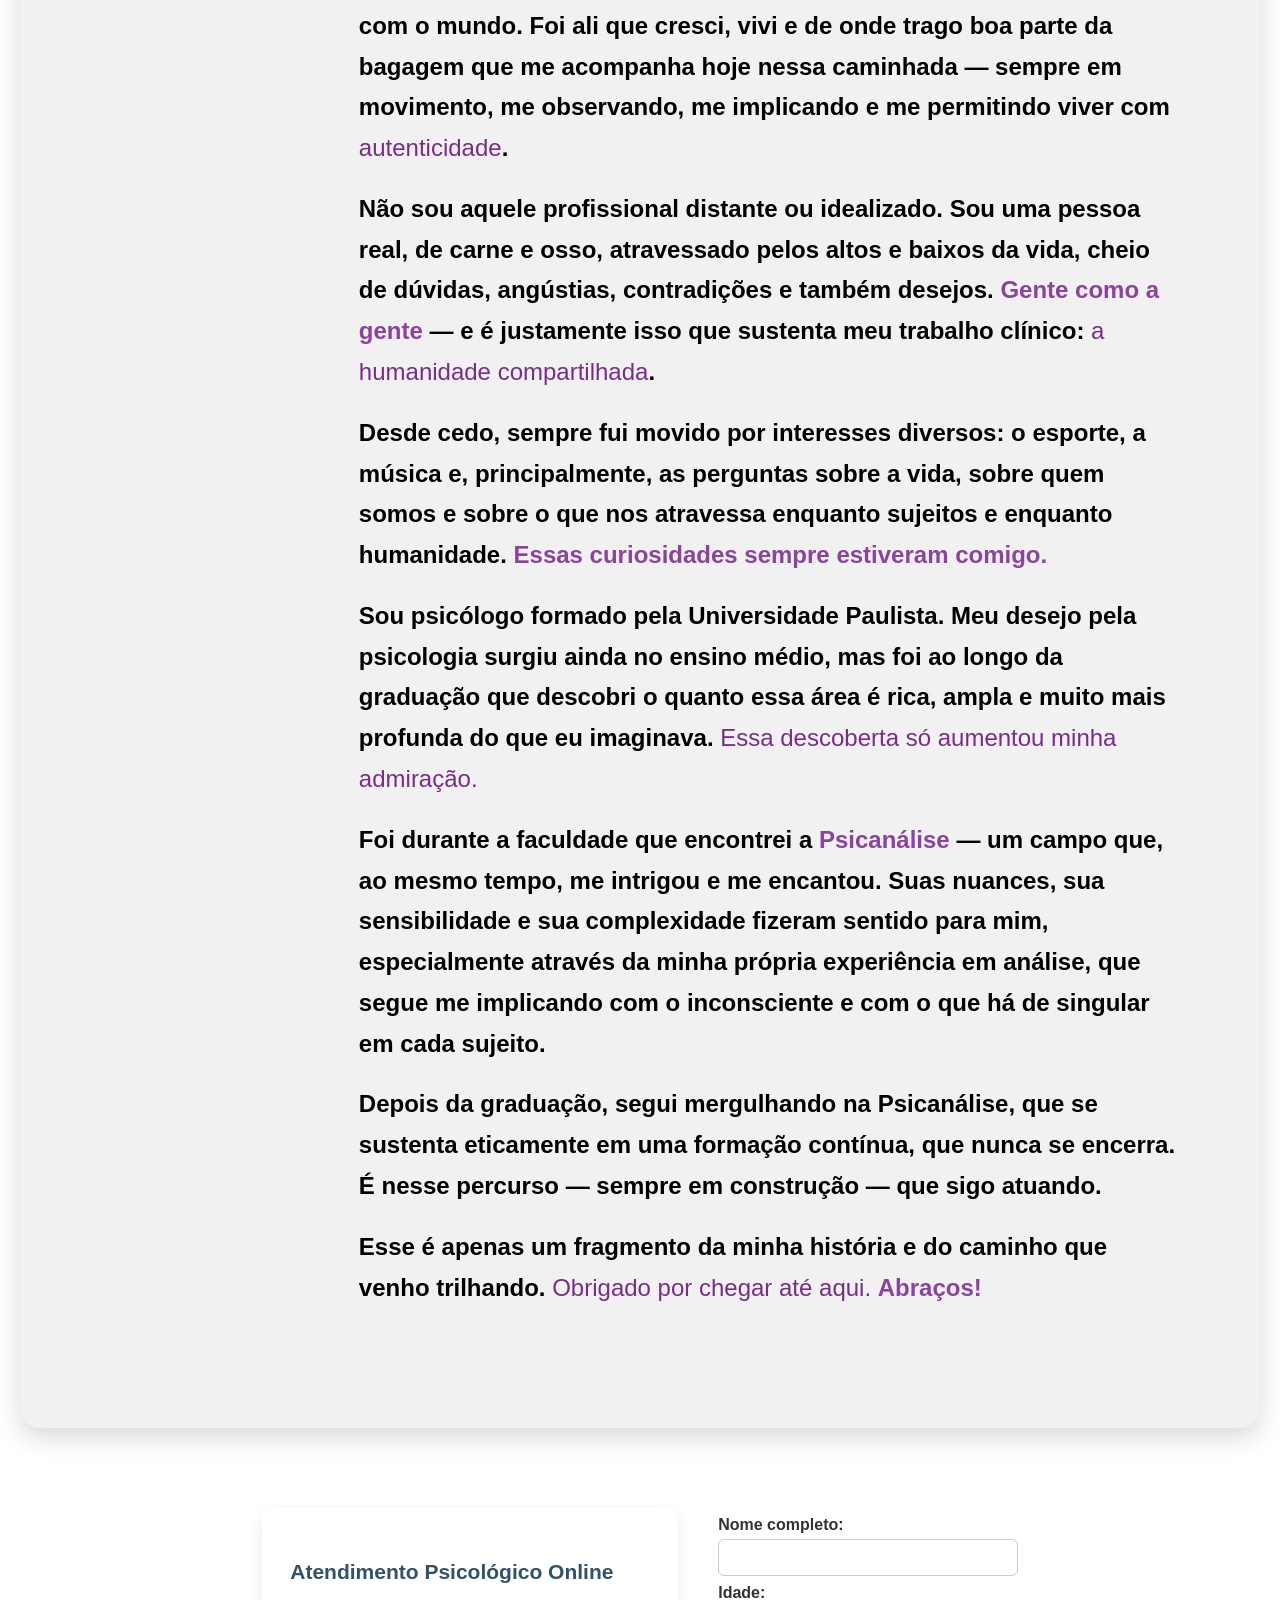
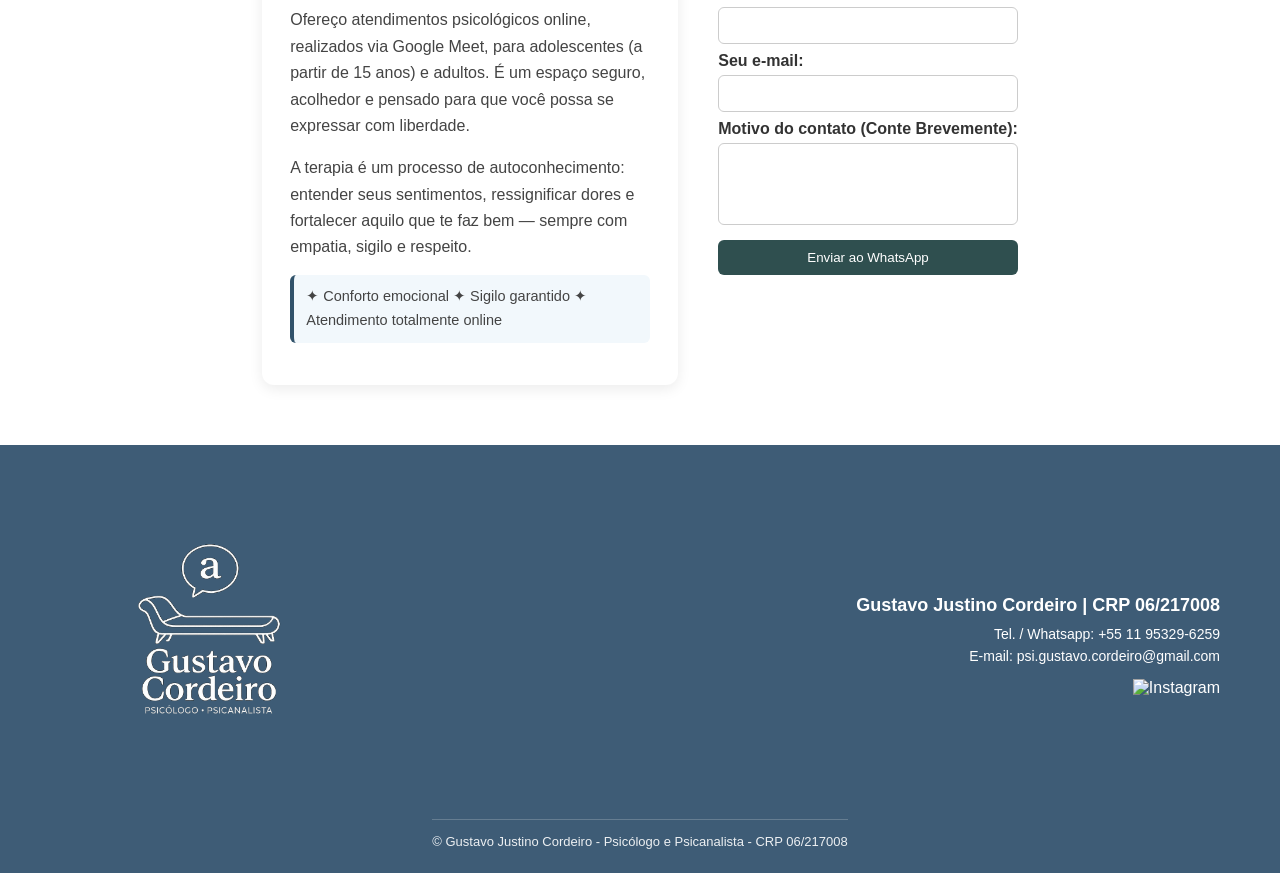
==== commit 828ec4e4: "Update contact reason label for clarity" ====
--- a/saibamais.html
+++ b/saibamais.html
@@ -202,7 +202,7 @@
     <label for="email">Seu e-mail:</label>
     <input type="email" id="email" required>
   
-    <label for="motivo">Motivo do meu contato:</label>
+    <label for="motivo">Motivo do contato (Conte Brevemente):</label>
     <textarea id="motivo" rows="4" required></textarea>
   
     <button type="submit">Enviar ao WhatsApp</button>
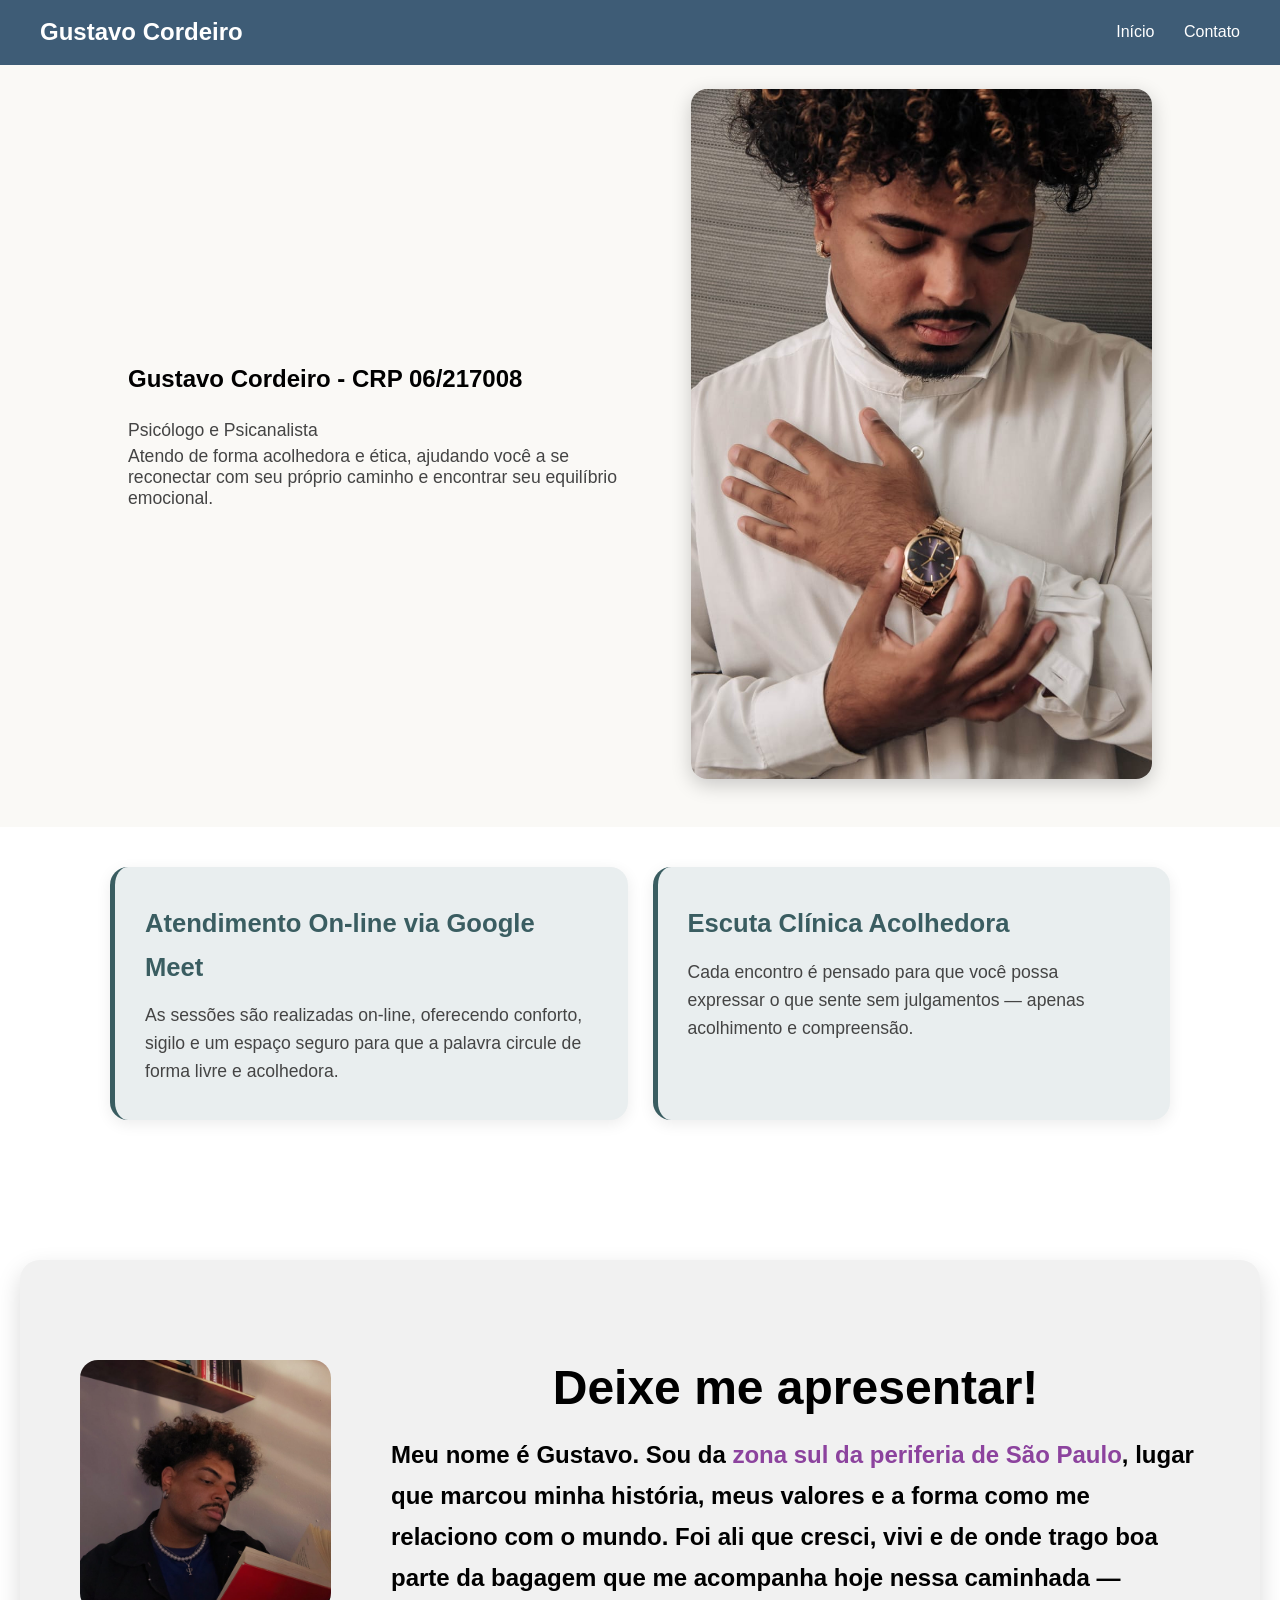
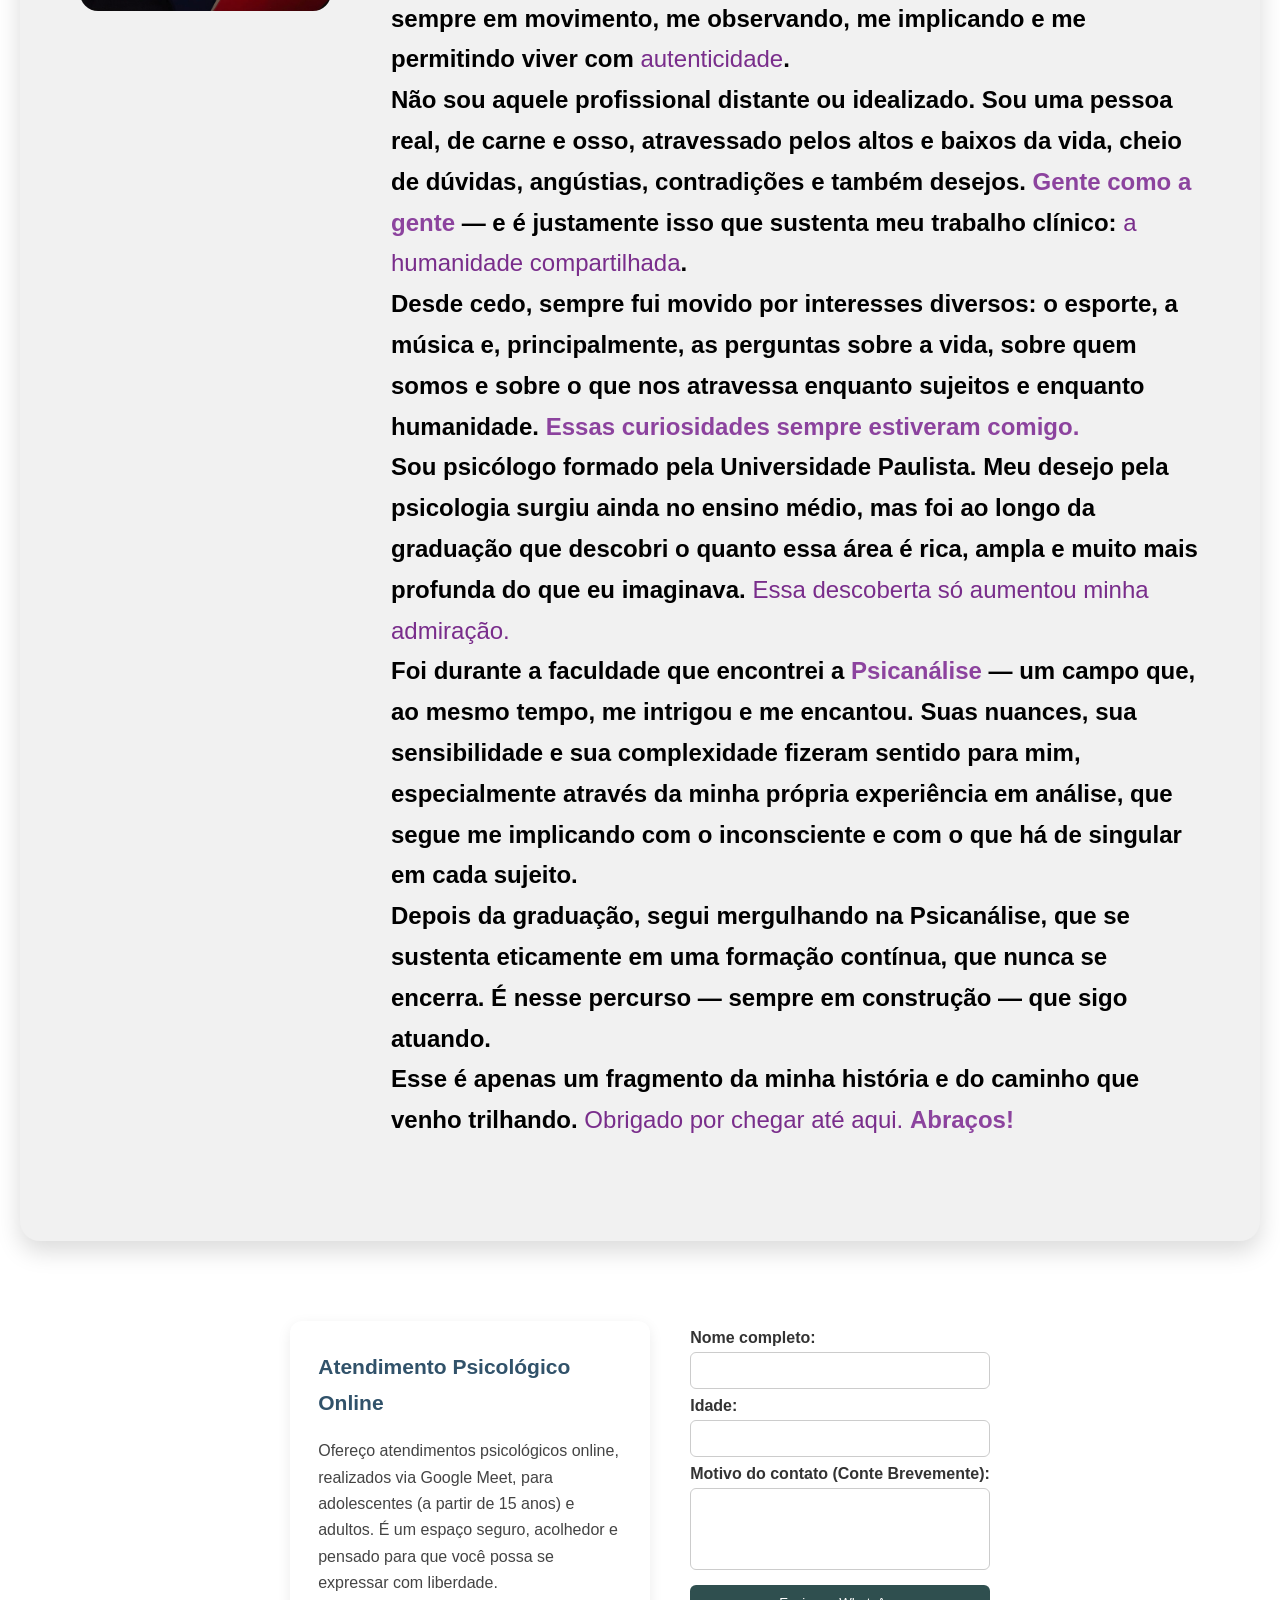
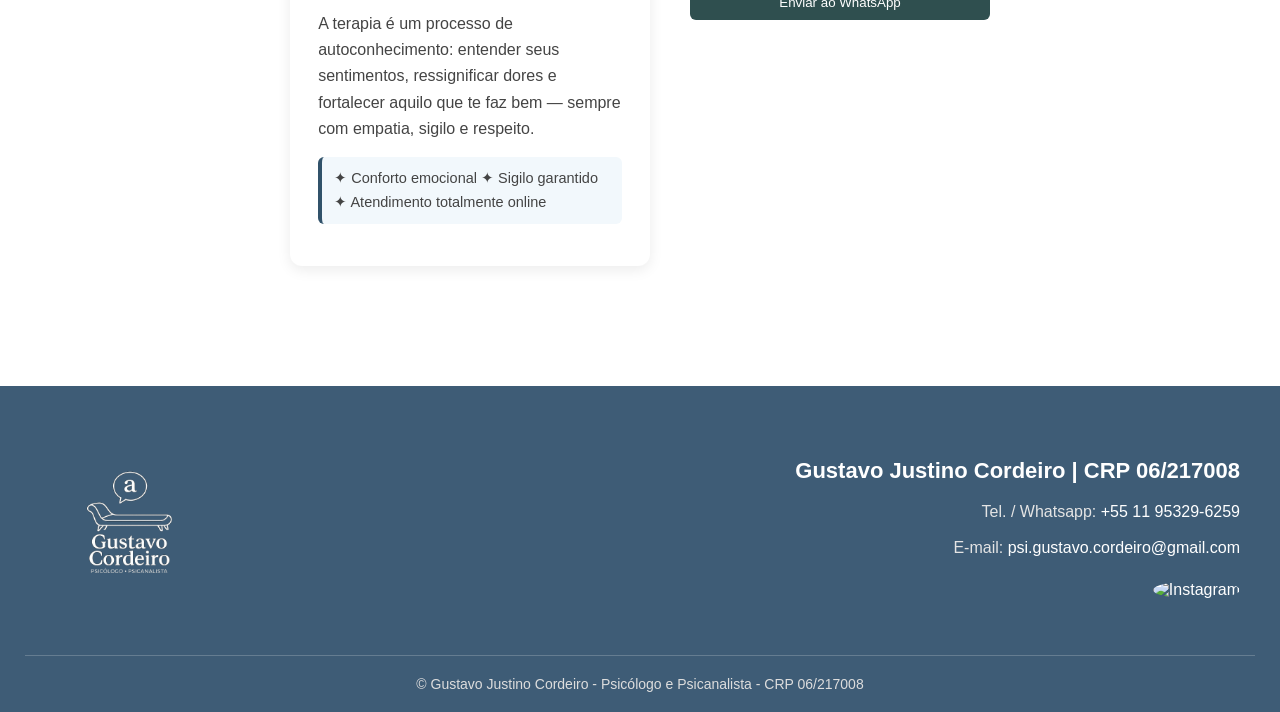
==== commit 46ddedcd: "Atualizar o saibamais.html" ====
--- a/saibamais.html
+++ b/saibamais.html
@@ -199,9 +199,6 @@
     <label for="idade">Idade:</label>
     <input type="number" id="idade" required>
   
-    <label for="email">Seu e-mail:</label>
-    <input type="email" id="email" required>
-  
     <label for="motivo">Motivo do contato (Conte Brevemente):</label>
     <textarea id="motivo" rows="4" required></textarea>
   
@@ -214,14 +211,9 @@
   
     const nome = document.getElementById("nome").value;
     const idade = document.getElementById("idade").value;
-    const email = document.getElementById("email").value;
     const motivo = document.getElementById("motivo").value;
   
-    const mensagem = `Olá Gustavo, me chamo ${nome}.
-  Minha Idade: ${idade}
-  Meu Email: ${email}
-  Motivo do contato:
-  ${motivo}`;
+    const mensagem = `Olá Gustavo Cordeiro, me chamo ${nome}, tenho ${idade} anos e o motivo do contato é ${motivo}`;
   
     const mensagemFormatada = encodeURIComponent(mensagem);
   
--- a/css/saibamais.css
+++ b/css/saibamais.css
@@ -1,22 +1,67 @@
-html { scroll-behavior: smooth; }
-body {
+html {
+  scroll-behavior: smooth;
+}
+
+* {
   margin: 0;
   padding: 0;
+  box-sizing: border-box;
+}
+
+html,
+body {
+  width: 100%;
+  overflow-x: hidden;
+}
+
+body {
   font-family: 'Poppins', sans-serif;
   color: #333;
   background-color: #fff;
   animation: fadeIn 1.5s ease;
 }
 
-@keyframes fadeIn { from { opacity: 0; } to { opacity: 1; }}
+@keyframes fadeIn {
+  from {
+    opacity: 0;
+  }
+
+  to {
+    opacity: 1;
+  }
+}
 
 /* animação da página */
-.fade-body { animation: pageFade 1.3s ease-in-out; }
-@keyframes pageFade { from { opacity: 0; } to { opacity: 1; }}
-
-.fade-slide { opacity: 0; animation: fadeSlide 1.4s ease forwards; } 
-@keyframes fadeSlide { from { opacity: 0; transform: translateY(30px); } to { opacity: 1; transform: translateY(0); }}
-
+.fade-body {
+  animation: pageFade 1.3s ease-in-out;
+}
+
+@keyframes pageFade {
+  from {
+    opacity: 0;
+  }
+
+  to {
+    opacity: 1;
+  }
+}
+
+.fade-slide {
+  opacity: 0;
+  animation: fadeSlide 1.4s ease forwards;
+}
+
+@keyframes fadeSlide {
+  from {
+    opacity: 0;
+    transform: translateY(30px);
+  }
+
+  to {
+    opacity: 1;
+    transform: translateY(0);
+  }
+}
 
 a {
   text-decoration: none;
@@ -47,7 +92,6 @@
   height: auto;
 }
 
-
 .header nav a {
   margin-left: 25px;
   color: #fff;
@@ -58,15 +102,14 @@
 .header h2 a:hover,
 .header nav a:hover {
   color: #adabab;
-;
-}
-
-/* ===== BLOCO  ===== */
+}
+
+/* ===== BLOCO ===== */
 .bloco1 {
   display: flex;
   align-items: center;
   justify-content: space-between;
-  padding: 1.5rem 10% 3rem; 
+  padding: 1.5rem 10% 3rem;
   background-color: #faf9f6;
   gap: 3rem;
   flex-wrap: wrap;
@@ -83,16 +126,17 @@
   flex: 1;
   min-width: 300px;
 }
+
 .texto-bloco h2:hover,
 .texto-bloco p:hover {
-  color: #2a6f97; 
+  color: #2a6f97;
   transition: color 0.3s ease, transform 0.3s ease;
-  transform: translateX(5px); 
+  transform: translateX(5px);
   cursor: pointer;
 }
 
 .texto-bloco .descricao:hover {
-  color: #355f4f; 
+  color: #355f4f;
   transform: translateX(8px);
 }
 
@@ -106,25 +150,38 @@
   font-size: 1rem;
   line-height: 1.7;
 }
+
 .reveal-item {
   opacity: 0;
   transform: translateY(45px) scale(0.98);
   filter: blur(6px);
-  transition: 
+  transition:
     opacity 1.1s ease,
     transform 1.1s ease,
     filter 1.1s ease;
 }
+
 .reveal-item.active {
   opacity: 1;
   transform: translateY(0) scale(1);
   filter: blur(0);
 }
-.delay-1 { transition-delay: .1s; }
-.delay-2 { transition-delay: .25s; }
-.delay-3 { transition-delay: .45s; }
-.delay-4 { transition-delay: .65s; }
-
+
+.delay-1 {
+  transition-delay: .1s;
+}
+
+.delay-2 {
+  transition-delay: .25s;
+}
+
+.delay-3 {
+  transition-delay: .45s;
+}
+
+.delay-4 {
+  transition-delay: .65s;
+}
 
 /* ===== SOBRE ===== */
 .sobre-mim-box {
@@ -136,21 +193,26 @@
   margin: 40px auto;
   width: 100%;
   max-width: 1400px;
-  box-shadow: 0 10px 25px rgba(0,0,0,0.15);
+  box-shadow: 0 10px 25px rgba(0, 0, 0, 0.15);
 }
 
 .sobre-mim-container {
   display: flex;
   align-items: flex-start;
   gap: 60px;
-  padding: 40px 80px;
+  padding: 40px;
+  width: 100%;
+  max-width: 1200px;
+  margin: auto;
   box-sizing: border-box;
+  overflow: hidden;
 }
 
 .sobre-mim-img img {
   width: 100%;
-  max-width: 999px;
+  max-width: 100%;
   border-radius: 18px;
+  display: block;
 }
 
 .reveal {
@@ -167,31 +229,26 @@
 }
 
 .h3 {
-  color: #8c439e; 
+  color: #8c439e;
   font-weight: 600;
 }
 
 .sobre-mim-texto h3 {
-  font-size: 42px;     
-  text-align: center;   
-  width: 100%;        
+  font-size: 48px;
+  text-align: center;
+  width: 100%;
   margin-bottom: 20px;
   color: #000000;
   font-weight: 700;
 }
 
-.sobre-mim-texto h3 {
-  font-size: 48px;
-}
-
-
 .hl {
-  color: #8c439e; 
+  color: #8c439e;
   font-weight: 600;
 }
 
 .hl-soft {
-  color: #792d8b; 
+  color: #792d8b;
   font-weight: 500;
 }
 
@@ -200,38 +257,44 @@
   color: #000000;
 }
 
-.reveal {
-  opacity: 0;
-  transform: translateY(20px);
-  transition: .8s ease;
-}
-
 .reveal.show {
   opacity: 1;
   transform: translateY(0);
 }
 
-
-.reveal-delay-1 { transition-delay: 0.1s; }
-.reveal-delay-2 { transition-delay: 0.25s; }
-.reveal-delay-3 { transition-delay: 0.40s; }
-.reveal-delay-4 { transition-delay: 0.55s; }
-.reveal-delay-5 { transition-delay: 0.70s; }
-.reveal-delay-6 { transition-delay: 0.85s; }
-.reveal-delay-7 { transition-delay: 1.00s; }
-.reveal-delay-8 { transition-delay: 1.15s; }
-
-/* CONTAINER DOS DOIS CARDS */
-.sobre-duplo {
-  display: flex;
-  justify-content: center;
-  gap: 25px;
-  padding: 40px 20px;
-  max-width: 1100px;
-  margin: auto;
-  background: #000000;
-}
-
+.reveal-delay-1 {
+  transition-delay: 0.1s;
+}
+
+.reveal-delay-2 {
+  transition-delay: 0.25s;
+}
+
+.reveal-delay-3 {
+  transition-delay: 0.40s;
+}
+
+.reveal-delay-4 {
+  transition-delay: 0.55s;
+}
+
+.reveal-delay-5 {
+  transition-delay: 0.70s;
+}
+
+.reveal-delay-6 {
+  transition-delay: 0.85s;
+}
+
+.reveal-delay-7 {
+  transition-delay: 1s;
+}
+
+.reveal-delay-8 {
+  transition-delay: 1.15s;
+}
+
+/* ===== CARDS ===== */
 .psi-duplo {
   display: flex;
   justify-content: center;
@@ -248,7 +311,7 @@
   padding: 35px 30px;
   border-radius: 18px;
   transition: transform .45s ease, box-shadow .45s ease;
-  box-shadow: 0 4px 15px rgba(0,0,0,0.08);
+  box-shadow: 0 4px 15px rgba(0, 0, 0, 0.08);
   border-left: 5px solid #3a5d61;
   min-width: 260px;
 }
@@ -267,21 +330,10 @@
 
 .card:hover {
   transform: translateY(-8px) scale(1.02);
-  box-shadow: 0 14px 30px rgba(0,0,0,0.15);
-}
-
-.reveal {
-  opacity: 0;
-  transform: translateY(50px) scale(0.98);
-  transition: opacity 0.9s ease, transform 1s ease;
-}
-
-.reveal.active {
-  opacity: 1;
-  transform: translateY(0) scale(1);
-}
-
-/* conteúdo principal */
+  box-shadow: 0 14px 30px rgba(0, 0, 0, 0.15);
+}
+
+/* ===== MAIN ===== */
 main {
   display: flex;
   justify-content: center;
@@ -290,9 +342,7 @@
   flex-wrap: wrap;
 }
 
-
-/* blocos */
-section.info, 
+section.info,
 section.formulario {
   background: #fff;
   border-radius: 12px;
@@ -307,7 +357,8 @@
   box-shadow: 0 8px 20px rgba(0, 0, 0, 0.12);
 }
 
-.info h2 {
+.info h2,
+.formulario h2 {
   color: #31526a;
   margin-bottom: 18px;
   font-size: 21px;
@@ -328,13 +379,6 @@
   font-size: 14.5px;
 }
 
-/* formulário */
-.formulario h2 {
-  color: #31526a;
-  margin-bottom: 15px;
-  font-size: 20px;
-}
-
 form {
   display: flex;
   flex-direction: column;
@@ -346,7 +390,8 @@
   color: #333;
 }
 
-input, textarea {
+input,
+textarea {
   padding: 10px;
   border-radius: 6px;
   border: 1px solid #ccc;
@@ -370,89 +415,85 @@
 button:hover {
   background-color: #3d5a6c;
 }
-  #atendimento {
-    flex-direction: column;
-  }
 
 /* ===== FOOTER ===== */
-footer {
-  background-color: #3e5c76;
-  color: #fff;
-  padding: 40px 60px 20px;
-  display: flex;
-  flex-direction: column;
-  align-items: center;
-  flex-shrink: 0;
-  margin-top: 0;
+.footer {
+  background: #3e5c76;
+  color: white;
+  padding: 50px 25px 20px;
+  margin-top: 60px;
 }
 
 .footer-content {
-  width: 100%;
+  max-width: 1200px;
+  margin: auto;
   display: flex;
   justify-content: space-between;
   align-items: center;
+  gap: 40px;
   flex-wrap: wrap;
-  margin-bottom: 30px;
 }
 
 .footer-left img {
-  width: 300px;
-  height: auto;
+  width: 180px;
+  border-radius: 14px;
 }
 
 .footer-right {
+  flex: 1;
+  min-width: 280px;
   text-align: right;
 }
 
 .footer-right h3 {
-  font-size: 18px;
-  font-weight: 600;
-  margin-bottom: 10px;
+  margin-bottom: 15px;
+  font-size: 22px;
+  color: #fff;
 }
 
 .footer-right p {
+  margin: 10px 0;
+  color: #e4e4e4;
+  line-height: 1.6;
+}
+
+.footer-right a {
+  color: white;
+  transition: .3s ease;
+}
+
+.footer-right a:hover {
+  color: #d3d3d3;
+}
+
+.footer-icons {
+  margin-top: 20px;
+}
+
+.footer-icons img {
+  width: 42px;
+  height: 42px;
+  border-radius: 50%;
+  transition: transform .3s ease;
+}
+
+.footer-icons img:hover {
+  transform: scale(1.1);
+}
+
+.footer-bottom {
+  margin-top: 35px;
+  padding-top: 20px;
+  border-top: 1px solid rgba(255, 255, 255, 0.2);
+  text-align: center;
+}
+
+.footer-bottom p {
   font-size: 14px;
-  margin: 6px 0;
-}
-
-.footer-right a {
-  color: #fff;
-  text-decoration: none;
-}
-
-.footer-right a:hover {
-  text-decoration: underline;
-  color: #b7bfd8;
-}
-
-.footer-icons {
-  margin-top: 15px;
-}
-
-.footer-icons a img {
-  width: 50px;
-  height: 50px;
-  margin-left: 10px;
-  transition: opacity 0.3s;
-}
-
-.footer-icons a img:hover {
-  opacity: 0.7;
-}
-
-.footer-bottom {
-  text-align: center;
-  border-top: 1px solid rgba(255, 255, 255, 0.2);
-  padding-top: 10px;
-}
-
-.footer-bottom p {
-  margin: 4px 0;
-  font-size: 13px;
-  opacity: 0.9;
-}
-
-/* ===== RESPONSIVIDADE GERAL PARA MOBILE ===== */
+  color: #ddd;
+}
+
+/* ===== RESPONSIVO ===== */
 @media (max-width: 780px) {
 
   .header {
@@ -489,11 +530,7 @@
     padding: 20px;
   }
 
-  .sobre-mim-img img {
-    max-width: 100%;
-  }
-
-  .psi-duplo, .sobre-duplo {
+  .psi-duplo {
     flex-direction: column;
     padding: 20px;
     gap: 20px;
@@ -510,78 +547,19 @@
 
   section.info,
   section.formulario {
-    width: 100% !important;
-  }
-
-  footer {
-    padding: 30px 20px;
-    text-align: center;
-  }
-
-  .footer-content {
-    flex-direction: column;
-    gap: 20px;
-  }
-
-  .footer-right {
-    text-align: center;
-  }
-}
-
-@media (max-width: 780px) {
-
-  .layout {
-    flex-direction: column-reverse;
-  }
-
-  .texto {
-    padding: 1.7rem 1rem;
-  }
-
-  .caixa-texto {
-    padding: 1.8rem;
-  }
-
-  .imagem {
     width: 100%;
-    height: 45vh;
-  }
-
-  .imagem img {
-    width: 100%;
-    height: 100%;
-  }
-
-  .cards-profissionais {
-    gap: 25px;
-  }
-
-  .card-prof {
-    width: 100%;
-  }
-
-  .faq-box {
-    padding: 30px 20px;
-  }
-
-  .header {
-    flex-direction: column;
-    text-align: center;
-    padding: 15px 20px;
-    gap: 10px;
-  }
-
-  .header img {
-    width: 240px;
   }
 
   .footer-content {
     flex-direction: column;
     text-align: center;
-    gap: 20px;
   }
 
   .footer-right {
     text-align: center;
   }
-}
+
+  .footer-left img {
+    width: 150px;
+  }
+}
